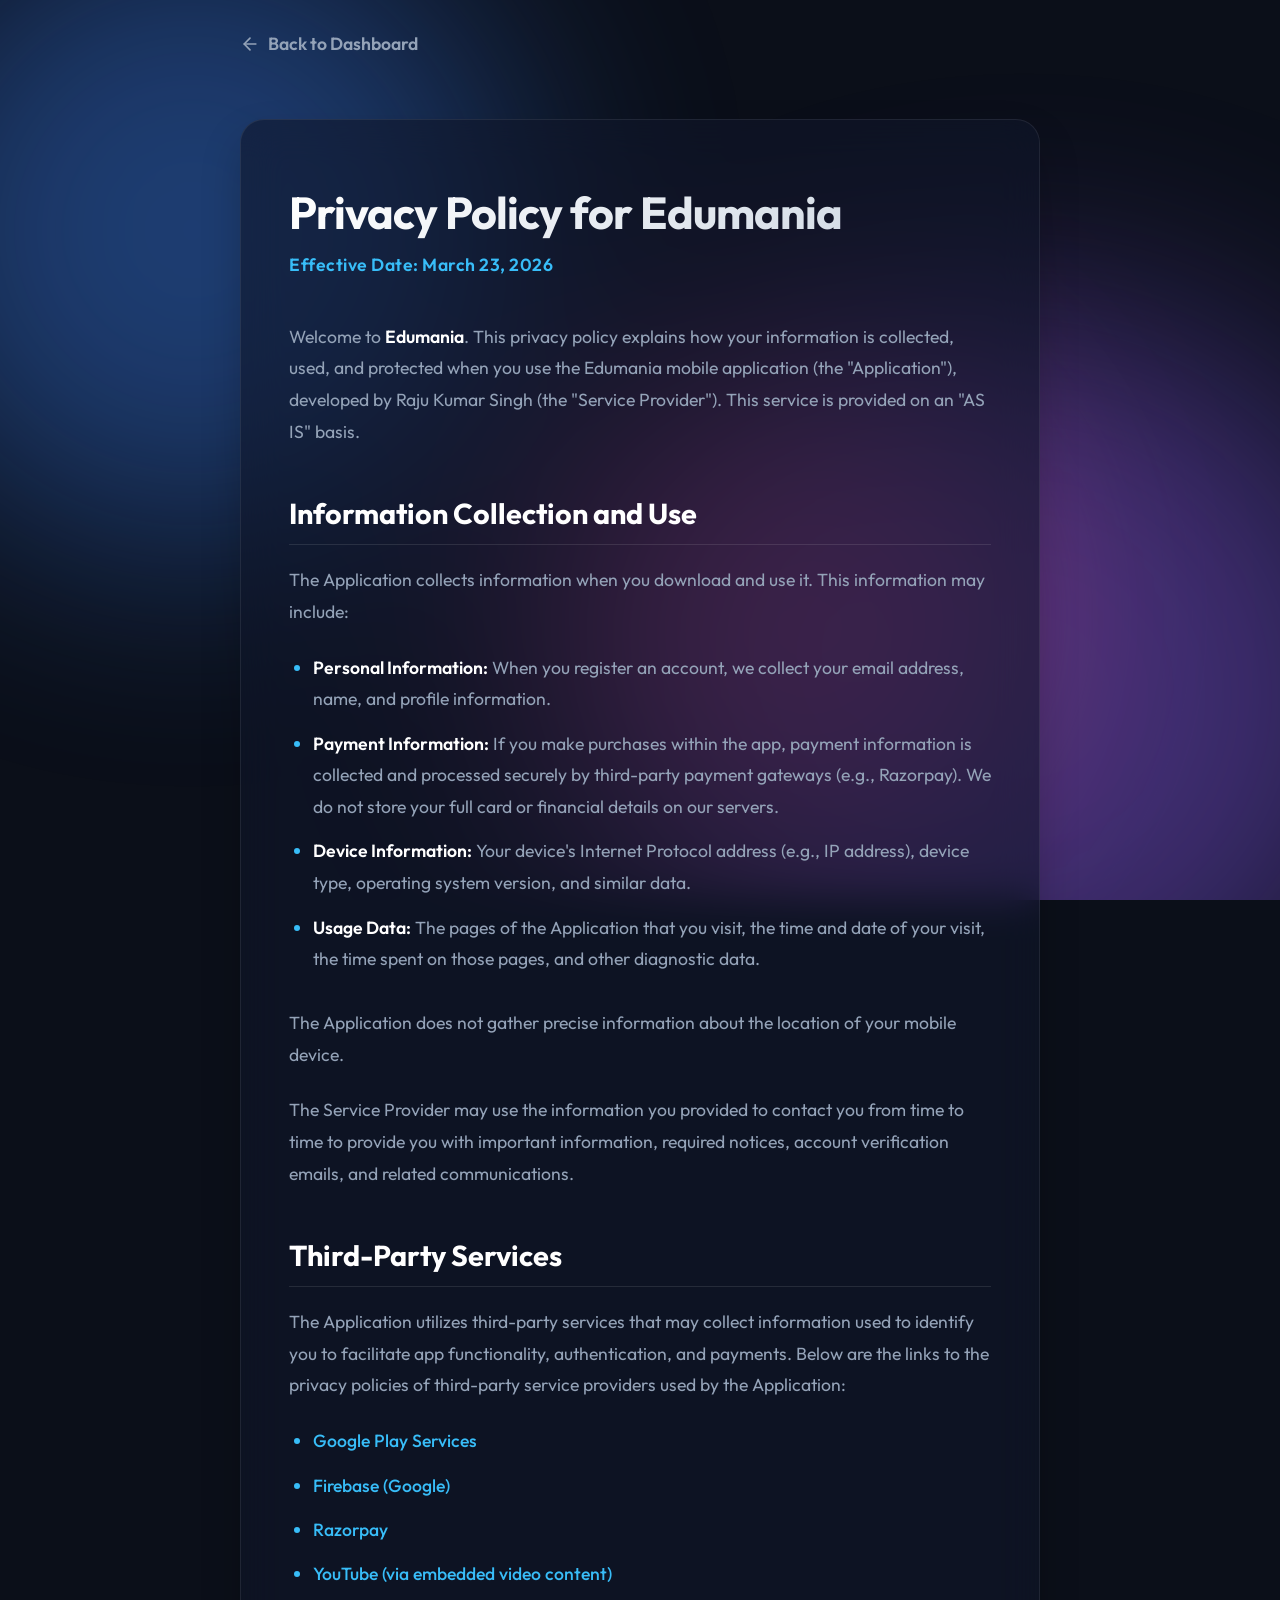
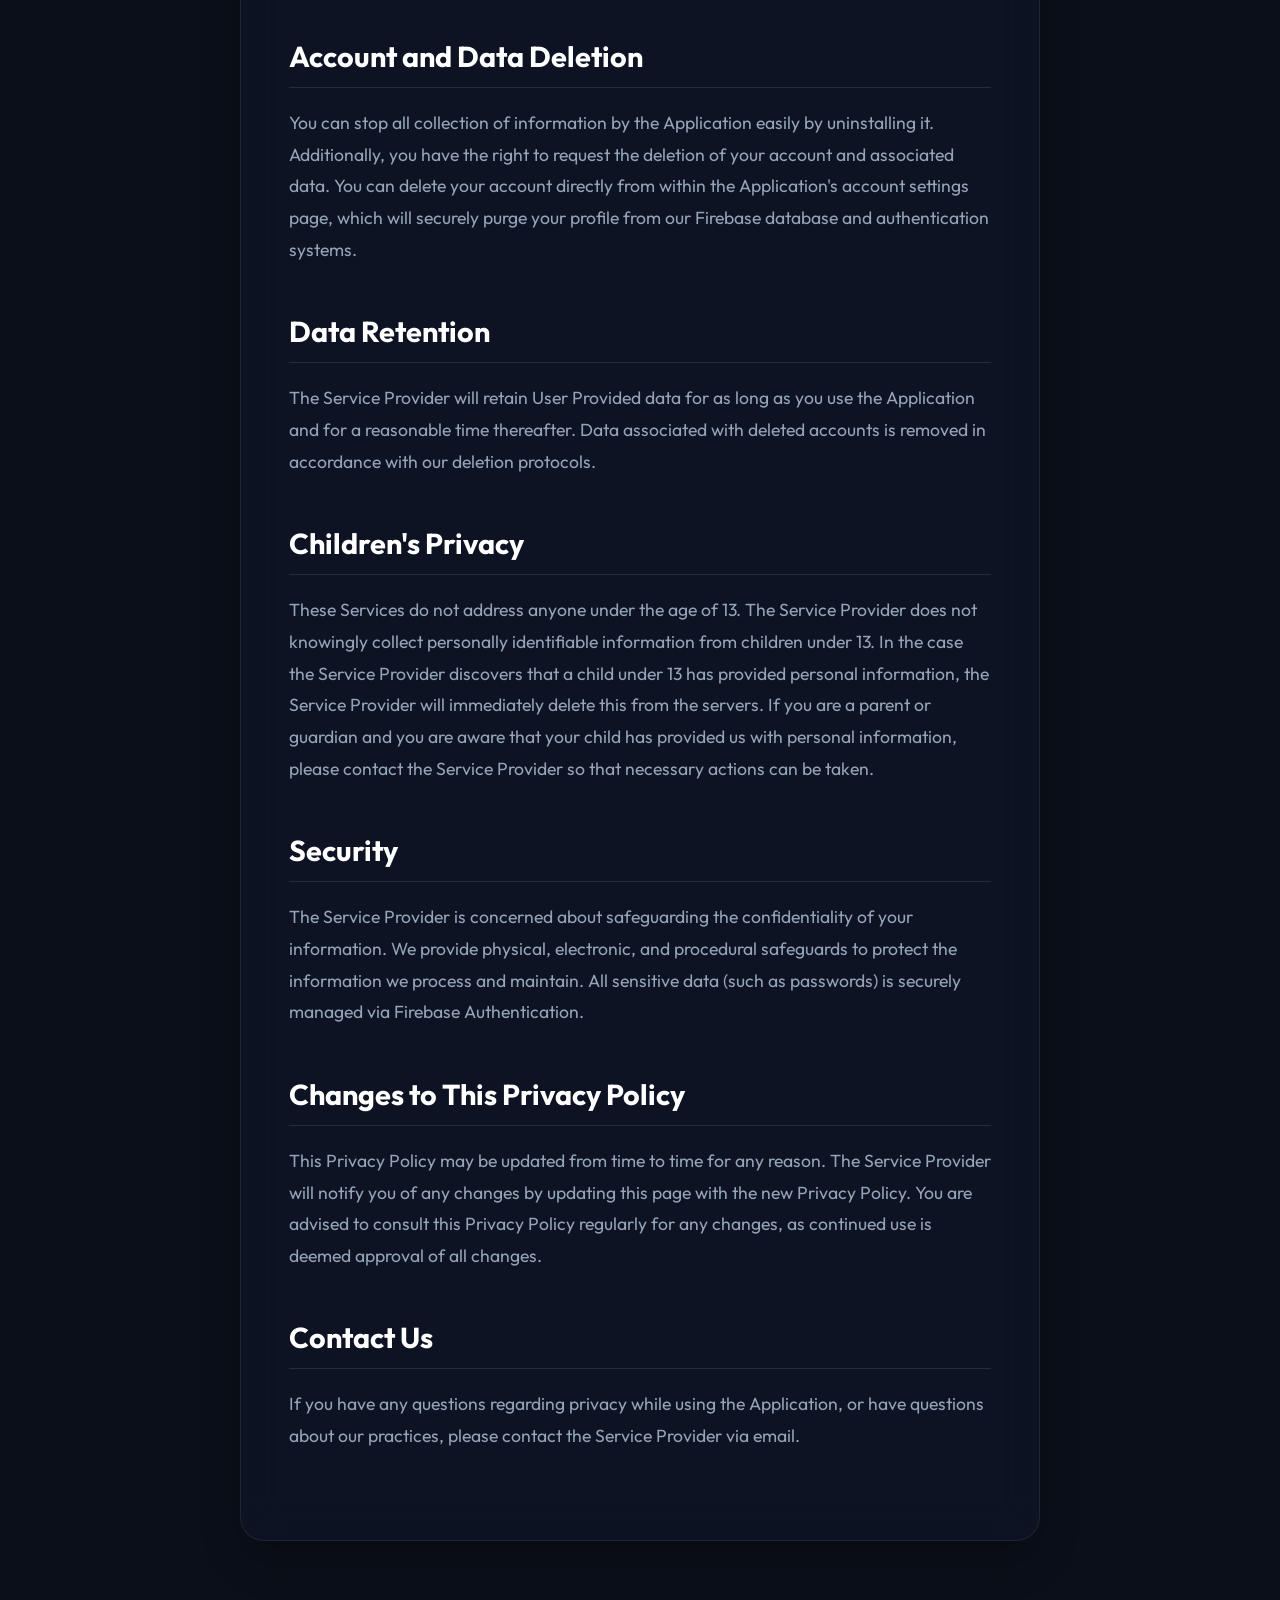
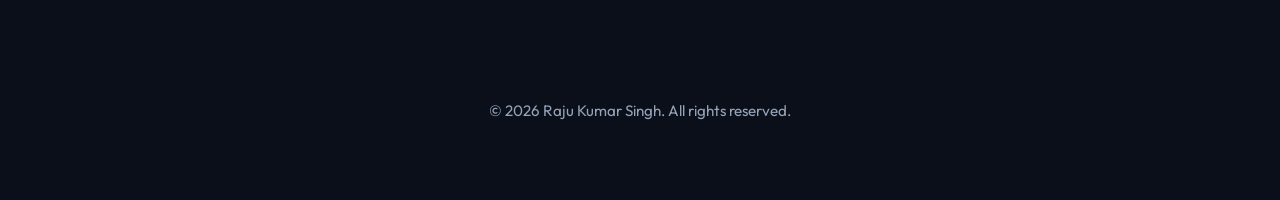
==== edumania/edumania_privacy_policy.html @ 97d71cef "chnages updated" ====
<!DOCTYPE html>
<html lang="en">
<head>
    <meta charset="UTF-8">
    <meta name="viewport" content="width=device-width, initial-scale=1.0">
    <meta name="description" content="Privacy Policy for Edumania Application">
    <title>Privacy Policy - Edumania</title>
    <link rel="stylesheet" href="../styles.css">
    <link href="https://fonts.googleapis.com/css2?family=Outfit:wght@300;400;600;700&display=swap" rel="stylesheet">
    <style>
        .policy-container {
            max-width: 800px;
            margin: 0 auto;
            padding: 4rem 3rem;
            background: var(--card-bg);
            border: 1px solid var(--card-border);
            border-radius: 24px;
            backdrop-filter: blur(20px);
            -webkit-backdrop-filter: blur(20px);
            margin-top: 2rem;
            margin-bottom: 4rem;
            animation: fadeInUp 0.8s ease-out forwards;
            box-shadow: 0 20px 40px rgba(0, 0, 0, 0.2);
        }
        
        .policy-container h1 {
            font-size: 2.8rem;
            margin-bottom: 0.5rem;
            text-align: left;
            background: linear-gradient(135deg, #ffffff 0%, #cbd5e1 100%);
            -webkit-background-clip: text;
            background-clip: text;
            -webkit-text-fill-color: transparent;
        }

        .policy-container .effective-date {
            color: var(--accent-color);
            font-weight: 600;
            margin-bottom: 2.5rem;
            font-size: 1.1rem;
            letter-spacing: 0.5px;
        }

        .policy-container h2 {
            font-size: 1.8rem;
            color: var(--text-primary);
            margin-top: 3rem;
            margin-bottom: 1.2rem;
            border-bottom: 1px solid rgba(255, 255, 255, 0.1);
            padding-bottom: 0.8rem;
        }

        .policy-container p {
            font-size: 1.1rem;
            color: var(--text-secondary);
            line-height: 1.8;
            margin-bottom: 1.5rem;
        }

        .policy-container ul {
            margin-bottom: 2rem;
            padding-left: 1.5rem;
        }

        .policy-container li {
            color: var(--text-secondary);
            font-size: 1.1rem;
            line-height: 1.8;
            margin-bottom: 0.8rem;
            position: relative;
        }

        .policy-container li::marker {
            color: var(--accent-color);
        }

        .policy-container strong {
            color: var(--text-primary);
            font-weight: 600;
        }

        .policy-container a {
            color: var(--accent-color);
            text-decoration: none;
            transition: all 0.3s ease;
            font-weight: 500;
        }

        .policy-container a:hover {
            color: #7dd3fc;
            text-decoration: underline;
        }

        .back-link {
            display: inline-flex;
            align-items: center;
            color: var(--text-secondary);
            text-decoration: none;
            font-weight: 600;
            margin-bottom: 2rem;
            transition: color 0.3s ease;
            font-size: 1.1rem;
        }

        .back-link:hover {
            color: var(--text-primary);
        }

        .back-link svg {
            width: 20px;
            height: 20px;
            margin-right: 0.5rem;
            transition: transform 0.3s ease;
        }

        .back-link:hover svg {
            transform: translateX(-5px);
        }
        
        @media (max-width: 768px) {
            .policy-container {
                padding: 2.5rem 1.5rem;
            }
            .policy-container h1 {
                font-size: 2.2rem;
            }
        }
    </style>
</head>
<body>
    <div class="background-shapes">
        <div class="shape shape-1"></div>
        <div class="shape shape-2"></div>
        <div class="shape shape-3"></div>
    </div>
    <div class="container" style="padding-top: 2rem;">
        <div style="width: 100%; max-width: 800px;">
            <a href="index.html" class="back-link">
                <svg viewBox="0 0 24 24" fill="none" stroke="currentColor" stroke-width="2" stroke-linecap="round" stroke-linejoin="round">
                    <line x1="19" y1="12" x2="5" y2="12"></line>
                    <polyline points="12 19 5 12 12 5"></polyline>
                </svg>
                Back to Dashboard
            </a>
        </div>
        
        <article class="policy-container">
            <h1>Privacy Policy for Edumania</h1>
            <p class="effective-date">Effective Date: March 23, 2026</p>

            <p>Welcome to <strong>Edumania</strong>. This privacy policy explains how your information is collected, used, and protected when you use the Edumania mobile application (the "Application"), developed by Raju Kumar Singh (the "Service Provider"). This service is provided on an "AS IS" basis.</p>
            
            <h2>Information Collection and Use</h2>
            <p>The Application collects information when you download and use it. This information may include:</p>
            <ul>
                <li><strong>Personal Information:</strong> When you register an account, we collect your email address, name, and profile information.</li>
                <li><strong>Payment Information:</strong> If you make purchases within the app, payment information is collected and processed securely by third-party payment gateways (e.g., Razorpay). We do not store your full card or financial details on our servers.</li>
                <li><strong>Device Information:</strong> Your device's Internet Protocol address (e.g., IP address), device type, operating system version, and similar data.</li>
                <li><strong>Usage Data:</strong> The pages of the Application that you visit, the time and date of your visit, the time spent on those pages, and other diagnostic data.</li>
            </ul>
            <p>The Application does not gather precise information about the location of your mobile device.</p>
            <p>The Service Provider may use the information you provided to contact you from time to time to provide you with important information, required notices, account verification emails, and related communications.</p>
            
            <h2>Third-Party Services</h2>
            <p>The Application utilizes third-party services that may collect information used to identify you to facilitate app functionality, authentication, and payments. Below are the links to the privacy policies of third-party service providers used by the Application:</p>
            <ul>
                <li><a href="https://policies.google.com/privacy" target="_blank" rel="noopener noreferrer">Google Play Services</a></li>
                <li><a href="https://firebase.google.com/support/privacy" target="_blank" rel="noopener noreferrer">Firebase (Google)</a></li>
                <li><a href="https://razorpay.com/privacy/" target="_blank" rel="noopener noreferrer">Razorpay</a></li>
                <li><a href="https://policies.google.com/privacy" target="_blank" rel="noopener noreferrer">YouTube (via embedded video content)</a></li>
            </ul>
            
            <h2>Account and Data Deletion</h2>
            <p>You can stop all collection of information by the Application easily by uninstalling it. Additionally, you have the right to request the deletion of your account and associated data. You can delete your account directly from within the Application's account settings page, which will securely purge your profile from our Firebase database and authentication systems.</p>
            
            <h2>Data Retention</h2>
            <p>The Service Provider will retain User Provided data for as long as you use the Application and for a reasonable time thereafter. Data associated with deleted accounts is removed in accordance with our deletion protocols.</p>
            
            <h2>Children's Privacy</h2>
            <p>These Services do not address anyone under the age of 13. The Service Provider does not knowingly collect personally identifiable information from children under 13. In the case the Service Provider discovers that a child under 13 has provided personal information, the Service Provider will immediately delete this from the servers. If you are a parent or guardian and you are aware that your child has provided us with personal information, please contact the Service Provider so that necessary actions can be taken.</p>
            
            <h2>Security</h2>
            <p>The Service Provider is concerned about safeguarding the confidentiality of your information. We provide physical, electronic, and procedural safeguards to protect the information we process and maintain. All sensitive data (such as passwords) is securely managed via Firebase Authentication.</p>
            
            <h2>Changes to This Privacy Policy</h2>
            <p>This Privacy Policy may be updated from time to time for any reason. The Service Provider will notify you of any changes by updating this page with the new Privacy Policy. You are advised to consult this Privacy Policy regularly for any changes, as continued use is deemed approval of all changes.</p>
            
            <h2>Contact Us</h2>
            <p>If you have any questions regarding privacy while using the Application, or have questions about our practices, please contact the Service Provider via email.</p>
        </article>
        
        <footer>
            <p>&copy; 2026 Raju Kumar Singh. All rights reserved.</p>
        </footer>
    </div>
</body>
</html>
---- styles.css ----
:root {
    --bg-color: #0b0f19;
    --text-primary: #ffffff;
    --text-secondary: #94a3b8;
    --card-bg: rgba(15, 23, 42, 0.6);
    --card-border: rgba(255, 255, 255, 0.08);
    --accent-color: #38bdf8;
    --accent-glow: rgba(56, 189, 248, 0.4);
    --gradient-1: #3b82f6;
    --gradient-2: #8b5cf6;
    --gradient-3: #ec4899;
}

* {
    margin: 0;
    padding: 0;
    box-sizing: border-box;
}

body {
    font-family: 'Outfit', sans-serif;
    background-color: var(--bg-color);
    color: var(--text-primary);
    min-height: 100vh;
    position: relative;
    overflow-x: hidden;
}

/* Animated Background Shapes */
.background-shapes {
    position: fixed;
    top: 0;
    left: 0;
    width: 100vw;
    height: 100vh;
    z-index: -1;
    overflow: hidden;
    pointer-events: none;
}

.shape {
    position: absolute;
    filter: blur(120px);
    opacity: 0.4;
    border-radius: 50%;
    animation: float 20s infinite ease-in-out alternate;
}

.shape-1 {
    top: -10%;
    left: -10%;
    width: 50vw;
    height: 50vw;
    background: var(--gradient-1);
    animation-delay: 0s;
}

.shape-2 {
    bottom: -20%;
    right: -10%;
    width: 60vw;
    height: 60vw;
    background: var(--gradient-2);
    animation-delay: -5s;
}

.shape-3 {
    top: 40%;
    left: 40%;
    width: 40vw;
    height: 40vw;
    background: var(--gradient-3);
    animation-delay: -10s;
}

@keyframes float {
    0% { transform: translate(0, 0) scale(1); }
    100% { transform: translate(50px, 50px) scale(1.1); }
}

/* Layout */
.container {
    max-width: 1200px;
    margin: 0 auto;
    padding: 5rem 2rem;
    display: flex;
    flex-direction: column;
    align-items: center;
}

header {
    text-align: center;
    margin-bottom: 5rem;
    animation: fadeInDown 1s ease-out forwards;
}

h1 {
    font-size: 4rem;
    font-weight: 700;
    margin-bottom: 1.2rem;
    background: linear-gradient(135deg, #ffffff 0%, #cbd5e1 100%);
    -webkit-background-clip: text;
    background-clip: text;
    -webkit-text-fill-color: transparent;
    letter-spacing: -1px;
}

header p {
    font-size: 1.25rem;
    color: var(--text-secondary);
    max-width: 600px;
    margin: 0 auto;
    line-height: 1.6;
}

/* Grid */
.policy-grid {
    display: grid;
    grid-template-columns: repeat(auto-fit, minmax(340px, 1fr));
    gap: 2rem;
    width: 100%;
}

/* Card */
.policy-card {
    background: var(--card-bg);
    border: 1px solid var(--card-border);
    border-radius: 24px;
    padding: 2.5rem;
    backdrop-filter: blur(20px);
    -webkit-backdrop-filter: blur(20px);
    transition: all 0.4s cubic-bezier(0.175, 0.885, 0.32, 1.275);
    display: flex;
    flex-direction: column;
    text-decoration: none;
    color: inherit;
    position: relative;
    overflow: hidden;
    opacity: 0;
    transform: translateY(30px);
    animation: fadeInUp 0.8s ease-out forwards;
}

.policy-card::before {
    content: '';
    position: absolute;
    top: 0;
    left: 0;
    width: 100%;
    height: 100%;
    background: radial-gradient(circle at top left, rgba(255,255,255,0.06), transparent);
    opacity: 0;
    transition: opacity 0.4s ease;
    z-index: 1;
    pointer-events: none;
}

.policy-card:hover {
    transform: translateY(-10px) scale(1.02);
    border-color: rgba(255, 255, 255, 0.2);
    box-shadow: 0 20px 40px rgba(0, 0, 0, 0.4), 0 0 40px var(--accent-glow);
}

.policy-card:hover::before {
    opacity: 1;
}

.card-icon {
    width: 56px;
    height: 56px;
    border-radius: 16px;
    background: linear-gradient(135deg, var(--gradient-1), var(--gradient-2));
    display: flex;
    align-items: center;
    justify-content: center;
    margin-bottom: 2rem;
    font-size: 1.8rem;
    color: white;
    z-index: 2;
    position: relative;
    box-shadow: 0 8px 16px rgba(0,0,0,0.2);
}

.card-content {
    flex-grow: 1;
    z-index: 2;
    position: relative;
}

.card-title {
    font-size: 1.5rem;
    font-weight: 600;
    margin-bottom: 1rem;
    color: var(--text-primary);
}

.card-desc {
    font-size: 1.05rem;
    color: var(--text-secondary);
    line-height: 1.6;
    margin-bottom: 2rem;
}

.card-footer {
    display: flex;
    align-items: center;
    color: var(--accent-color);
    font-weight: 600;
    font-size: 1rem;
    z-index: 2;
    position: relative;
}

.card-footer svg {
    width: 20px;
    height: 20px;
    margin-left: 0.5rem;
    transition: transform 0.3s ease;
}

.policy-card:hover .card-footer svg {
    transform: translateX(6px);
}

footer {
    margin-top: 6rem;
    text-align: center;
    color: var(--text-secondary);
    font-size: 0.95rem;
    animation: fadeIn 1s ease-out forwards;
    animation-delay: 1.2s;
    opacity: 0;
}

/* Animations */
@keyframes fadeInDown {
    from { opacity: 0; transform: translateY(-40px); }
    to { opacity: 1; transform: translateY(0); }
}

@keyframes fadeInUp {
    from { opacity: 0; transform: translateY(40px); }
    to { opacity: 1; transform: translateY(0); }
}

@keyframes fadeIn {
    from { opacity: 0; }
    to { opacity: 1; }
}

/* Responsive */
@media (max-width: 768px) {
    h1 {
        font-size: 2.8rem;
    }
    .container {
        padding: 3rem 1.5rem;
    }
}
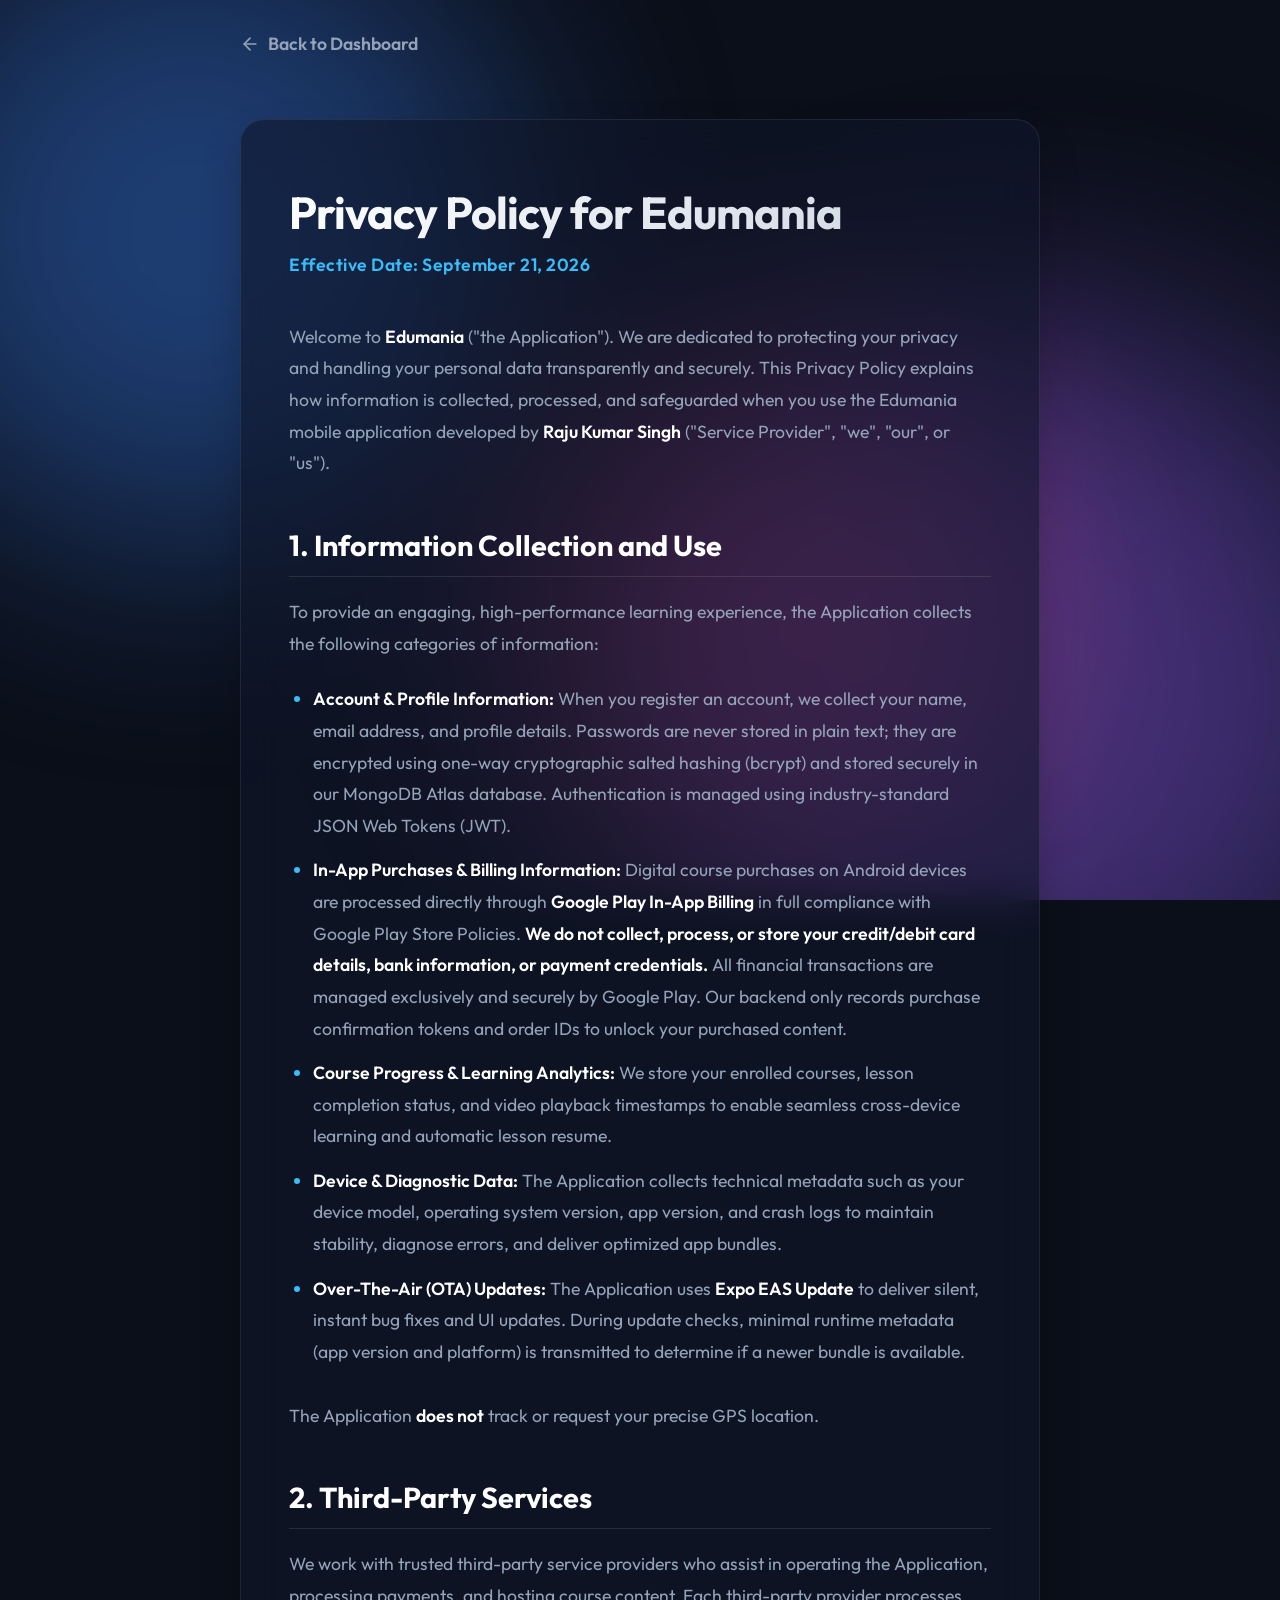
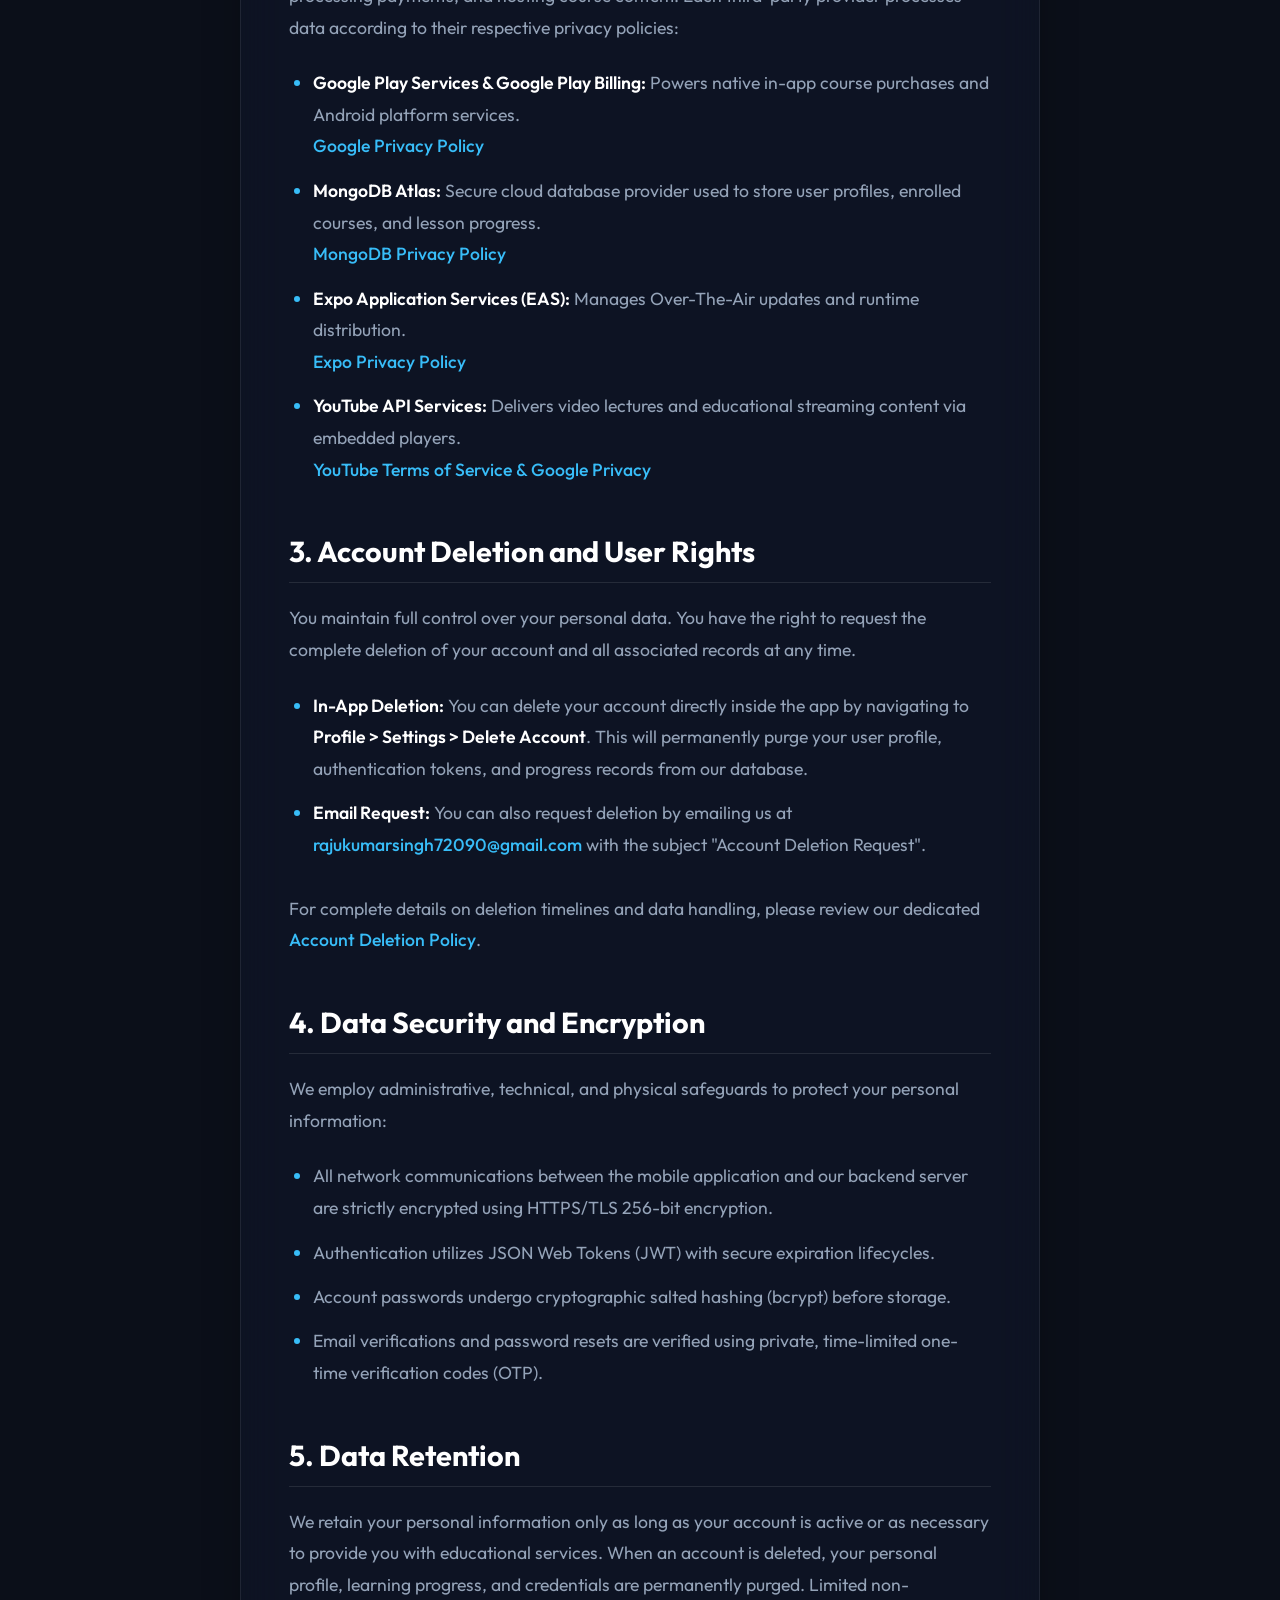
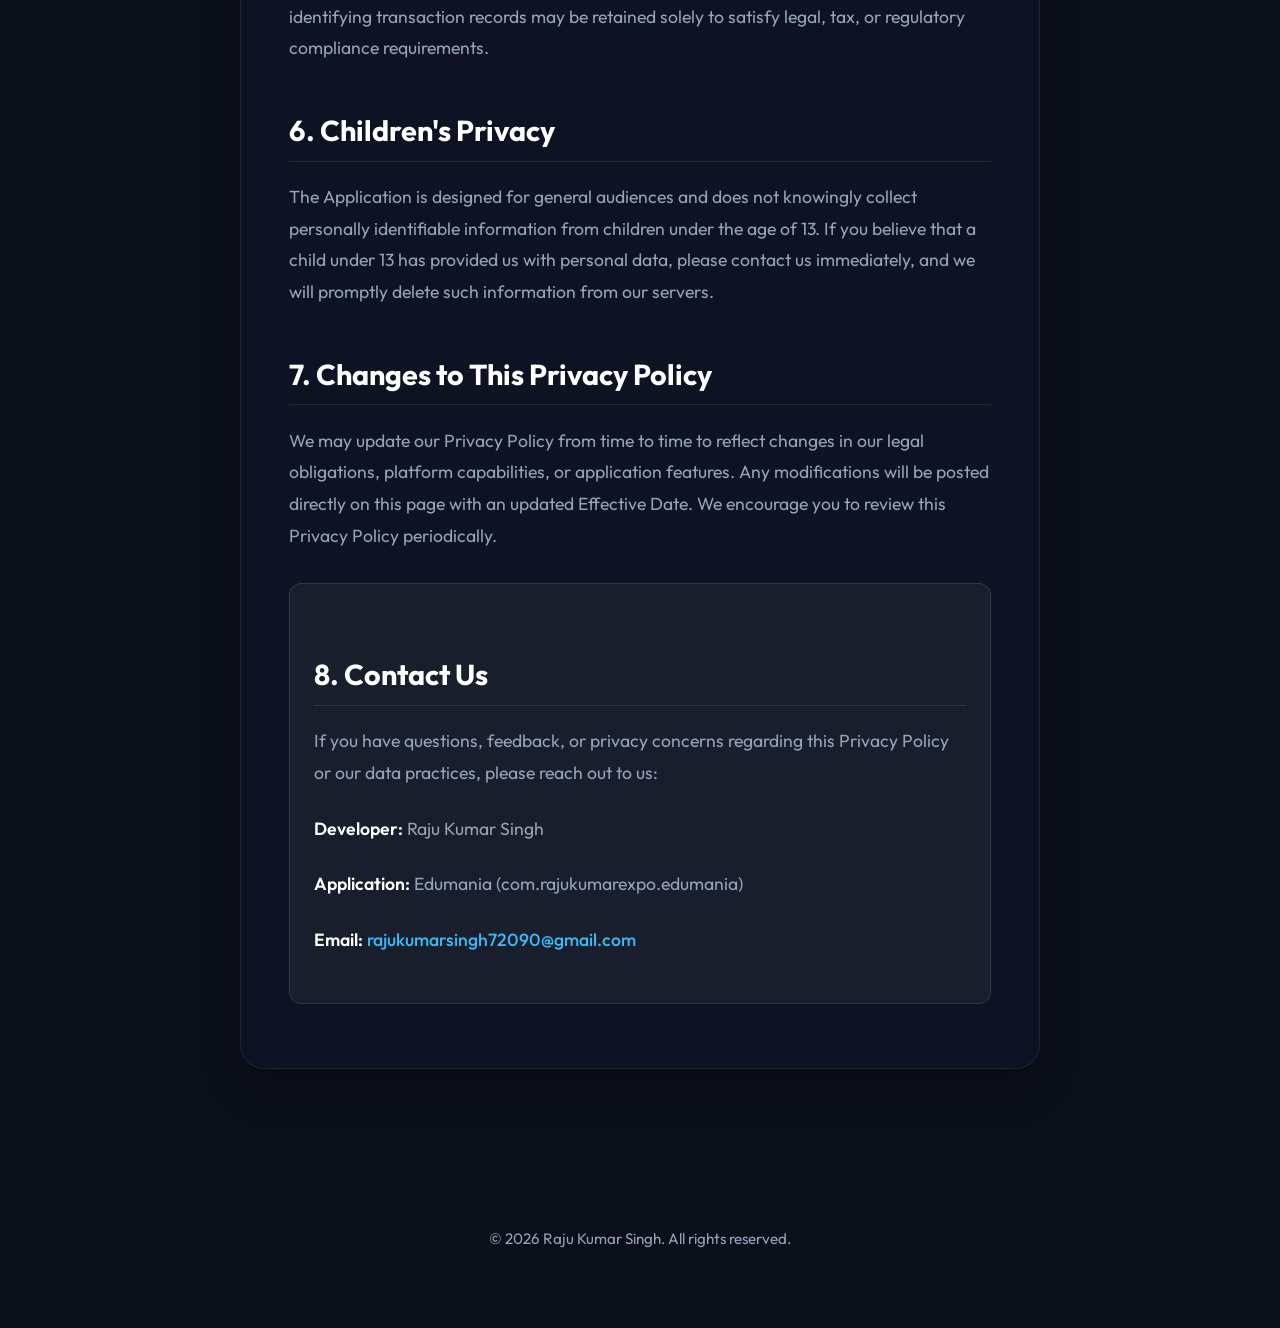
==== commit 192e3888: "docs: update privacy policy and account deletion policy with MongoDB, Google Play Billing, and EAS O" ====
--- a/edumania/edumania_privacy_policy.html
+++ b/edumania/edumania_privacy_policy.html
@@ -116,6 +116,14 @@
         .back-link:hover svg {
             transform: translateX(-5px);
         }
+
+        .contact-box {
+            background: rgba(255, 255, 255, 0.05);
+            border-radius: 12px;
+            padding: 1.5rem;
+            margin-top: 2rem;
+            border: 1px solid rgba(255, 255, 255, 0.1);
+        }
         
         @media (max-width: 768px) {
             .policy-container {
@@ -146,47 +154,63 @@
         
         <article class="policy-container">
             <h1>Privacy Policy for Edumania</h1>
-            <p class="effective-date">Effective Date: March 23, 2026</p>
-
-            <p>Welcome to <strong>Edumania</strong>. This privacy policy explains how your information is collected, used, and protected when you use the Edumania mobile application (the "Application"), developed by Raju Kumar Singh (the "Service Provider"). This service is provided on an "AS IS" basis.</p>
-            
-            <h2>Information Collection and Use</h2>
-            <p>The Application collects information when you download and use it. This information may include:</p>
-            <ul>
-                <li><strong>Personal Information:</strong> When you register an account, we collect your email address, name, and profile information.</li>
-                <li><strong>Payment Information:</strong> If you make purchases within the app, payment information is collected and processed securely by third-party payment gateways (e.g., Razorpay). We do not store your full card or financial details on our servers.</li>
-                <li><strong>Device Information:</strong> Your device's Internet Protocol address (e.g., IP address), device type, operating system version, and similar data.</li>
-                <li><strong>Usage Data:</strong> The pages of the Application that you visit, the time and date of your visit, the time spent on those pages, and other diagnostic data.</li>
-            </ul>
-            <p>The Application does not gather precise information about the location of your mobile device.</p>
-            <p>The Service Provider may use the information you provided to contact you from time to time to provide you with important information, required notices, account verification emails, and related communications.</p>
-            
-            <h2>Third-Party Services</h2>
-            <p>The Application utilizes third-party services that may collect information used to identify you to facilitate app functionality, authentication, and payments. Below are the links to the privacy policies of third-party service providers used by the Application:</p>
-            <ul>
-                <li><a href="https://policies.google.com/privacy" target="_blank" rel="noopener noreferrer">Google Play Services</a></li>
-                <li><a href="https://firebase.google.com/support/privacy" target="_blank" rel="noopener noreferrer">Firebase (Google)</a></li>
-                <li><a href="https://razorpay.com/privacy/" target="_blank" rel="noopener noreferrer">Razorpay</a></li>
-                <li><a href="https://policies.google.com/privacy" target="_blank" rel="noopener noreferrer">YouTube (via embedded video content)</a></li>
-            </ul>
-            
-            <h2>Account and Data Deletion</h2>
-            <p>You can stop all collection of information by the Application easily by uninstalling it. Additionally, you have the right to request the deletion of your account and associated data. You can delete your account directly from within the Application's account settings page, which will securely purge your profile from our Firebase database and authentication systems.</p>
-            
-            <h2>Data Retention</h2>
-            <p>The Service Provider will retain User Provided data for as long as you use the Application and for a reasonable time thereafter. Data associated with deleted accounts is removed in accordance with our deletion protocols.</p>
-            
-            <h2>Children's Privacy</h2>
-            <p>These Services do not address anyone under the age of 13. The Service Provider does not knowingly collect personally identifiable information from children under 13. In the case the Service Provider discovers that a child under 13 has provided personal information, the Service Provider will immediately delete this from the servers. If you are a parent or guardian and you are aware that your child has provided us with personal information, please contact the Service Provider so that necessary actions can be taken.</p>
-            
-            <h2>Security</h2>
-            <p>The Service Provider is concerned about safeguarding the confidentiality of your information. We provide physical, electronic, and procedural safeguards to protect the information we process and maintain. All sensitive data (such as passwords) is securely managed via Firebase Authentication.</p>
-            
-            <h2>Changes to This Privacy Policy</h2>
-            <p>This Privacy Policy may be updated from time to time for any reason. The Service Provider will notify you of any changes by updating this page with the new Privacy Policy. You are advised to consult this Privacy Policy regularly for any changes, as continued use is deemed approval of all changes.</p>
-            
-            <h2>Contact Us</h2>
-            <p>If you have any questions regarding privacy while using the Application, or have questions about our practices, please contact the Service Provider via email.</p>
+            <p class="effective-date">Effective Date: September 21, 2026</p>
+
+            <p>Welcome to <strong>Edumania</strong> ("the Application"). We are dedicated to protecting your privacy and handling your personal data transparently and securely. This Privacy Policy explains how information is collected, processed, and safeguarded when you use the Edumania mobile application developed by <strong>Raju Kumar Singh</strong> ("Service Provider", "we", "our", or "us").</p>
+            
+            <h2>1. Information Collection and Use</h2>
+            <p>To provide an engaging, high-performance learning experience, the Application collects the following categories of information:</p>
+            <ul>
+                <li><strong>Account & Profile Information:</strong> When you register an account, we collect your name, email address, and profile details. Passwords are never stored in plain text; they are encrypted using one-way cryptographic salted hashing (bcrypt) and stored securely in our MongoDB Atlas database. Authentication is managed using industry-standard JSON Web Tokens (JWT).</li>
+                <li><strong>In-App Purchases & Billing Information:</strong> Digital course purchases on Android devices are processed directly through <strong>Google Play In-App Billing</strong> in full compliance with Google Play Store Policies. <strong>We do not collect, process, or store your credit/debit card details, bank information, or payment credentials.</strong> All financial transactions are managed exclusively and securely by Google Play. Our backend only records purchase confirmation tokens and order IDs to unlock your purchased content.</li>
+                <li><strong>Course Progress & Learning Analytics:</strong> We store your enrolled courses, lesson completion status, and video playback timestamps to enable seamless cross-device learning and automatic lesson resume.</li>
+                <li><strong>Device & Diagnostic Data:</strong> The Application collects technical metadata such as your device model, operating system version, app version, and crash logs to maintain stability, diagnose errors, and deliver optimized app bundles.</li>
+                <li><strong>Over-The-Air (OTA) Updates:</strong> The Application uses <strong>Expo EAS Update</strong> to deliver silent, instant bug fixes and UI updates. During update checks, minimal runtime metadata (app version and platform) is transmitted to determine if a newer bundle is available.</li>
+            </ul>
+            <p>The Application <strong>does not</strong> track or request your precise GPS location.</p>
+            
+            <h2>2. Third-Party Services</h2>
+            <p>We work with trusted third-party service providers who assist in operating the Application, processing payments, and hosting course content. Each third-party provider processes data according to their respective privacy policies:</p>
+            <ul>
+                <li><strong>Google Play Services & Google Play Billing:</strong> Powers native in-app course purchases and Android platform services. <br><a href="https://policies.google.com/privacy" target="_blank" rel="noopener noreferrer">Google Privacy Policy</a></li>
+                <li><strong>MongoDB Atlas:</strong> Secure cloud database provider used to store user profiles, enrolled courses, and lesson progress. <br><a href="https://www.mongodb.com/legal/privacy-policy" target="_blank" rel="noopener noreferrer">MongoDB Privacy Policy</a></li>
+                <li><strong>Expo Application Services (EAS):</strong> Manages Over-The-Air updates and runtime distribution. <br><a href="https://expo.dev/privacy" target="_blank" rel="noopener noreferrer">Expo Privacy Policy</a></li>
+                <li><strong>YouTube API Services:</strong> Delivers video lectures and educational streaming content via embedded players. <br><a href="https://policies.google.com/privacy" target="_blank" rel="noopener noreferrer">YouTube Terms of Service & Google Privacy</a></li>
+            </ul>
+            
+            <h2>3. Account Deletion and User Rights</h2>
+            <p>You maintain full control over your personal data. You have the right to request the complete deletion of your account and all associated records at any time.</p>
+            <ul>
+                <li><strong>In-App Deletion:</strong> You can delete your account directly inside the app by navigating to <strong>Profile > Settings > Delete Account</strong>. This will permanently purge your user profile, authentication tokens, and progress records from our database.</li>
+                <li><strong>Email Request:</strong> You can also request deletion by emailing us at <a href="mailto:rajukumarsingh72090@gmail.com">rajukumarsingh72090@gmail.com</a> with the subject "Account Deletion Request".</li>
+            </ul>
+            <p>For complete details on deletion timelines and data handling, please review our dedicated <a href="edumania_account_deletion_policy.html">Account Deletion Policy</a>.</p>
+            
+            <h2>4. Data Security and Encryption</h2>
+            <p>We employ administrative, technical, and physical safeguards to protect your personal information:</p>
+            <ul>
+                <li>All network communications between the mobile application and our backend server are strictly encrypted using HTTPS/TLS 256-bit encryption.</li>
+                <li>Authentication utilizes JSON Web Tokens (JWT) with secure expiration lifecycles.</li>
+                <li>Account passwords undergo cryptographic salted hashing (bcrypt) before storage.</li>
+                <li>Email verifications and password resets are verified using private, time-limited one-time verification codes (OTP).</li>
+            </ul>
+
+            <h2>5. Data Retention</h2>
+            <p>We retain your personal information only as long as your account is active or as necessary to provide you with educational services. When an account is deleted, your personal profile, learning progress, and credentials are permanently purged. Limited non-identifying transaction records may be retained solely to satisfy legal, tax, or regulatory compliance requirements.</p>
+
+            <h2>6. Children's Privacy</h2>
+            <p>The Application is designed for general audiences and does not knowingly collect personally identifiable information from children under the age of 13. If you believe that a child under 13 has provided us with personal data, please contact us immediately, and we will promptly delete such information from our servers.</p>
+
+            <h2>7. Changes to This Privacy Policy</h2>
+            <p>We may update our Privacy Policy from time to time to reflect changes in our legal obligations, platform capabilities, or application features. Any modifications will be posted directly on this page with an updated Effective Date. We encourage you to review this Privacy Policy periodically.</p>
+
+            <div class="contact-box">
+                <h2>8. Contact Us</h2>
+                <p>If you have questions, feedback, or privacy concerns regarding this Privacy Policy or our data practices, please reach out to us:</p>
+                <p><strong>Developer:</strong> Raju Kumar Singh</p>
+                <p><strong>Application:</strong> Edumania (com.rajukumarexpo.edumania)</p>
+                <p><strong>Email:</strong> <a href="mailto:rajukumarsingh72090@gmail.com">rajukumarsingh72090@gmail.com</a></p>
+            </div>
         </article>
         
         <footer>
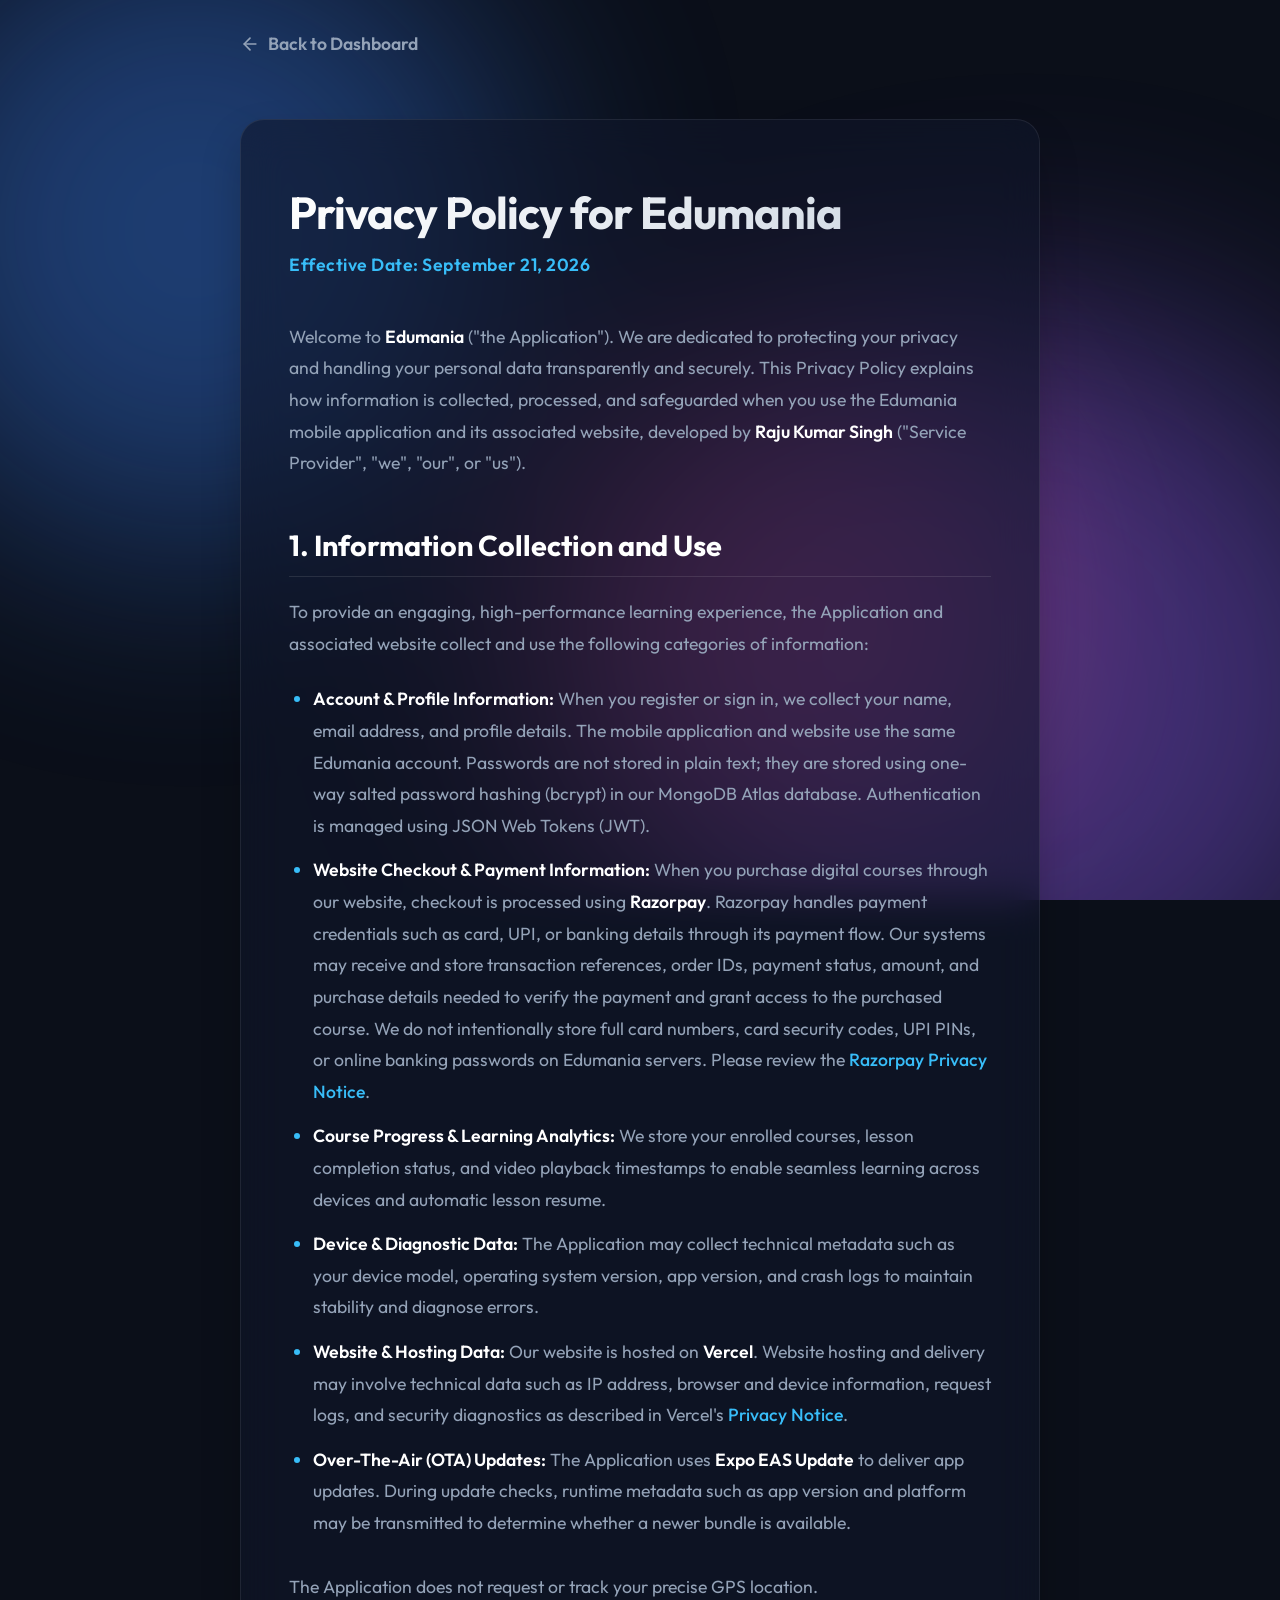
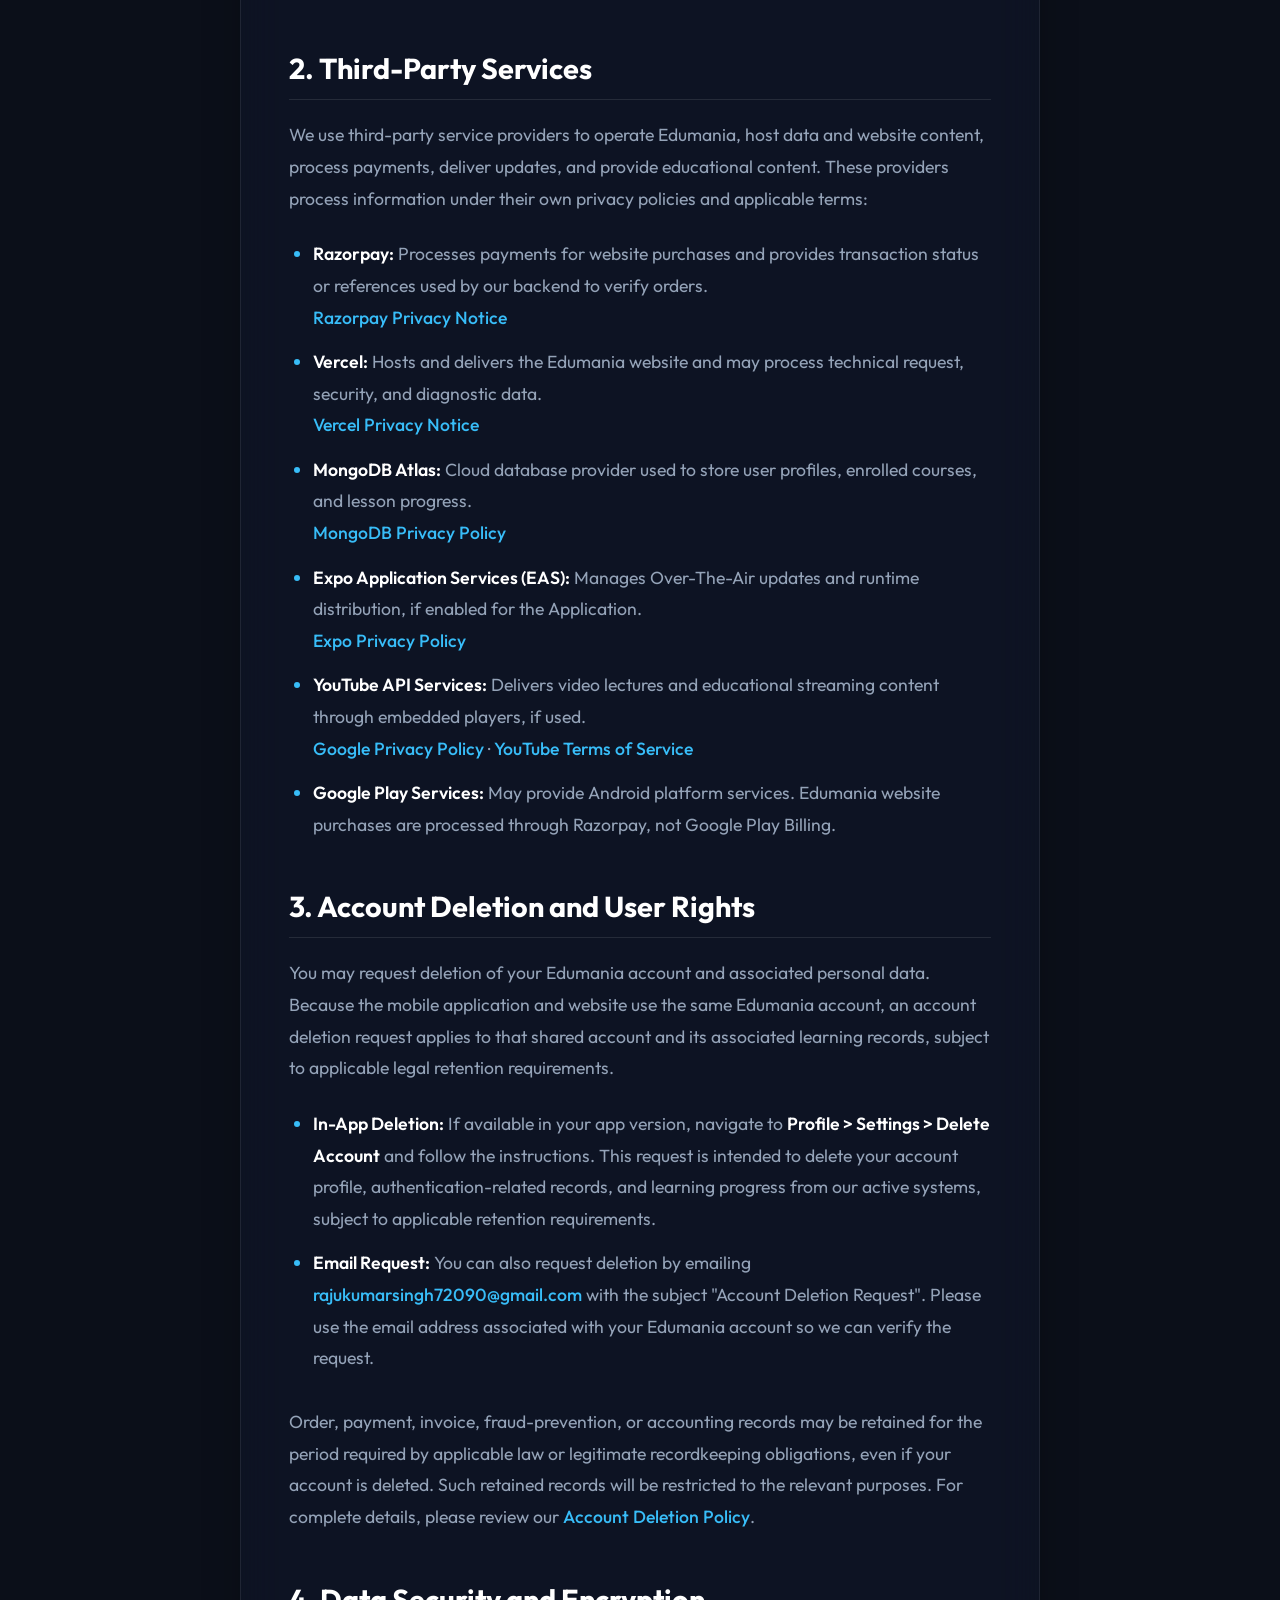
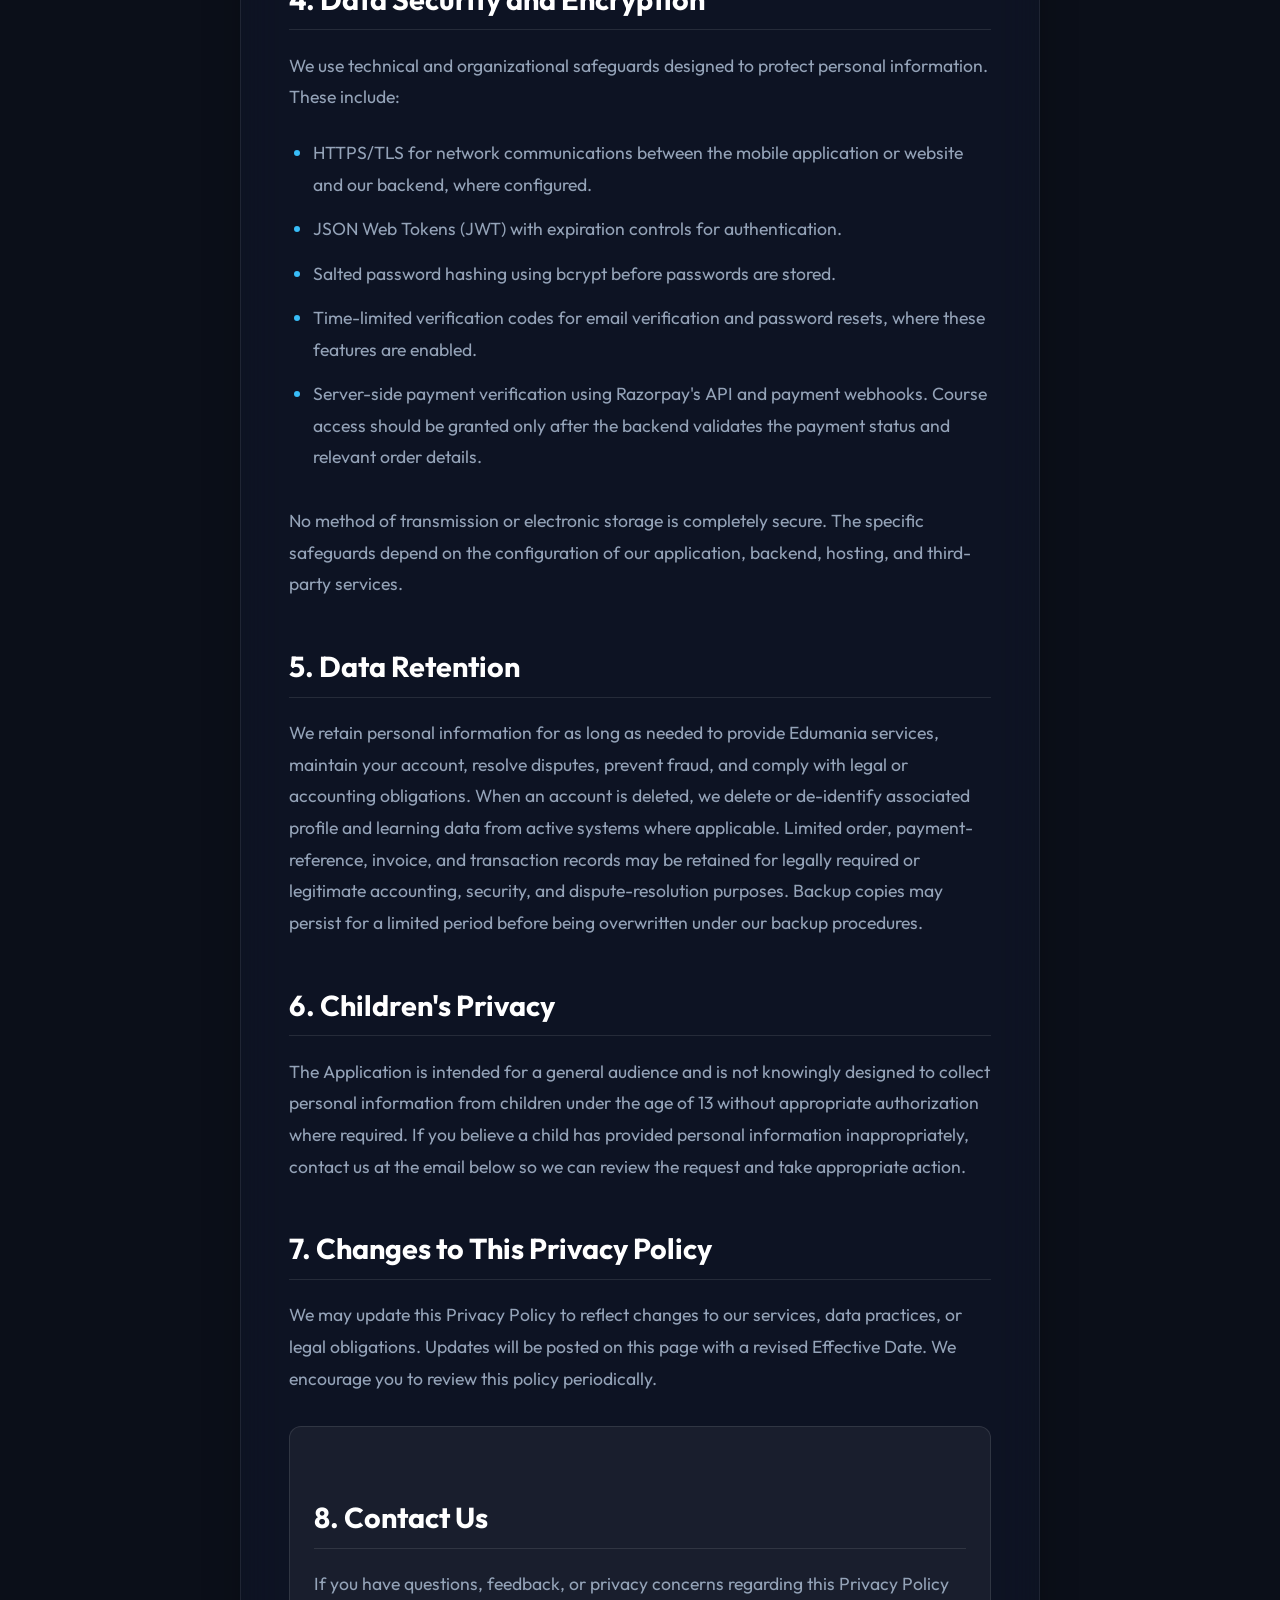
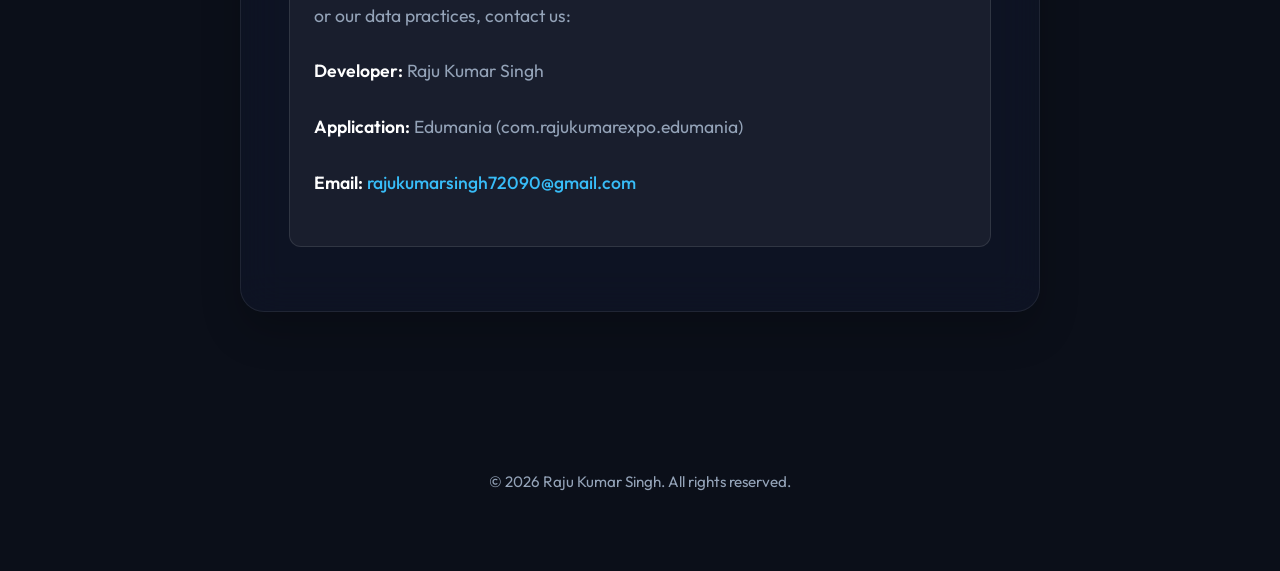
==== commit 13a537a5: "privacy_policy_updated" ====
--- a/edumania/edumania_privacy_policy.html
+++ b/edumania/edumania_privacy_policy.html
@@ -156,57 +156,62 @@
             <h1>Privacy Policy for Edumania</h1>
             <p class="effective-date">Effective Date: September 21, 2026</p>
 
-            <p>Welcome to <strong>Edumania</strong> ("the Application"). We are dedicated to protecting your privacy and handling your personal data transparently and securely. This Privacy Policy explains how information is collected, processed, and safeguarded when you use the Edumania mobile application developed by <strong>Raju Kumar Singh</strong> ("Service Provider", "we", "our", or "us").</p>
+            <p>Welcome to <strong>Edumania</strong> ("the Application"). We are dedicated to protecting your privacy and handling your personal data transparently and securely. This Privacy Policy explains how information is collected, processed, and safeguarded when you use the Edumania mobile application and its associated website, developed by <strong>Raju Kumar Singh</strong> ("Service Provider", "we", "our", or "us").</p>
             
             <h2>1. Information Collection and Use</h2>
-            <p>To provide an engaging, high-performance learning experience, the Application collects the following categories of information:</p>
-            <ul>
-                <li><strong>Account & Profile Information:</strong> When you register an account, we collect your name, email address, and profile details. Passwords are never stored in plain text; they are encrypted using one-way cryptographic salted hashing (bcrypt) and stored securely in our MongoDB Atlas database. Authentication is managed using industry-standard JSON Web Tokens (JWT).</li>
-                <li><strong>In-App Purchases & Billing Information:</strong> Digital course purchases on Android devices are processed directly through <strong>Google Play In-App Billing</strong> in full compliance with Google Play Store Policies. <strong>We do not collect, process, or store your credit/debit card details, bank information, or payment credentials.</strong> All financial transactions are managed exclusively and securely by Google Play. Our backend only records purchase confirmation tokens and order IDs to unlock your purchased content.</li>
-                <li><strong>Course Progress & Learning Analytics:</strong> We store your enrolled courses, lesson completion status, and video playback timestamps to enable seamless cross-device learning and automatic lesson resume.</li>
-                <li><strong>Device & Diagnostic Data:</strong> The Application collects technical metadata such as your device model, operating system version, app version, and crash logs to maintain stability, diagnose errors, and deliver optimized app bundles.</li>
-                <li><strong>Over-The-Air (OTA) Updates:</strong> The Application uses <strong>Expo EAS Update</strong> to deliver silent, instant bug fixes and UI updates. During update checks, minimal runtime metadata (app version and platform) is transmitted to determine if a newer bundle is available.</li>
-            </ul>
-            <p>The Application <strong>does not</strong> track or request your precise GPS location.</p>
+            <p>To provide an engaging, high-performance learning experience, the Application and associated website collect and use the following categories of information:</p>
+            <ul>
+                <li><strong>Account &amp; Profile Information:</strong> When you register or sign in, we collect your name, email address, and profile details. The mobile application and website use the same Edumania account. Passwords are not stored in plain text; they are stored using one-way salted password hashing (bcrypt) in our MongoDB Atlas database. Authentication is managed using JSON Web Tokens (JWT).</li>
+                <li><strong>Website Checkout &amp; Payment Information:</strong> When you purchase digital courses through our website, checkout is processed using <strong>Razorpay</strong>. Razorpay handles payment credentials such as card, UPI, or banking details through its payment flow. Our systems may receive and store transaction references, order IDs, payment status, amount, and purchase details needed to verify the payment and grant access to the purchased course. We do not intentionally store full card numbers, card security codes, UPI PINs, or online banking passwords on Edumania servers. Please review the <a href="https://razorpay.com/buyer-privacy-notice/" target="_blank" rel="noopener noreferrer">Razorpay Privacy Notice</a>.</li>
+                <li><strong>Course Progress &amp; Learning Analytics:</strong> We store your enrolled courses, lesson completion status, and video playback timestamps to enable seamless learning across devices and automatic lesson resume.</li>
+                <li><strong>Device &amp; Diagnostic Data:</strong> The Application may collect technical metadata such as your device model, operating system version, app version, and crash logs to maintain stability and diagnose errors.</li>
+                <li><strong>Website &amp; Hosting Data:</strong> Our website is hosted on <strong>Vercel</strong>. Website hosting and delivery may involve technical data such as IP address, browser and device information, request logs, and security diagnostics as described in Vercel's <a href="https://vercel.com/legal/privacy-notice" target="_blank" rel="noopener noreferrer">Privacy Notice</a>.</li>
+                <li><strong>Over-The-Air (OTA) Updates:</strong> The Application uses <strong>Expo EAS Update</strong> to deliver app updates. During update checks, runtime metadata such as app version and platform may be transmitted to determine whether a newer bundle is available.</li>
+            </ul>
+            <p>The Application does not request or track your precise GPS location.</p>
             
             <h2>2. Third-Party Services</h2>
-            <p>We work with trusted third-party service providers who assist in operating the Application, processing payments, and hosting course content. Each third-party provider processes data according to their respective privacy policies:</p>
-            <ul>
-                <li><strong>Google Play Services & Google Play Billing:</strong> Powers native in-app course purchases and Android platform services. <br><a href="https://policies.google.com/privacy" target="_blank" rel="noopener noreferrer">Google Privacy Policy</a></li>
-                <li><strong>MongoDB Atlas:</strong> Secure cloud database provider used to store user profiles, enrolled courses, and lesson progress. <br><a href="https://www.mongodb.com/legal/privacy-policy" target="_blank" rel="noopener noreferrer">MongoDB Privacy Policy</a></li>
-                <li><strong>Expo Application Services (EAS):</strong> Manages Over-The-Air updates and runtime distribution. <br><a href="https://expo.dev/privacy" target="_blank" rel="noopener noreferrer">Expo Privacy Policy</a></li>
-                <li><strong>YouTube API Services:</strong> Delivers video lectures and educational streaming content via embedded players. <br><a href="https://policies.google.com/privacy" target="_blank" rel="noopener noreferrer">YouTube Terms of Service & Google Privacy</a></li>
+            <p>We use third-party service providers to operate Edumania, host data and website content, process payments, deliver updates, and provide educational content. These providers process information under their own privacy policies and applicable terms:</p>
+            <ul>
+                <li><strong>Razorpay:</strong> Processes payments for website purchases and provides transaction status or references used by our backend to verify orders. <br><a href="https://razorpay.com/buyer-privacy-notice/" target="_blank" rel="noopener noreferrer">Razorpay Privacy Notice</a></li>
+                <li><strong>Vercel:</strong> Hosts and delivers the Edumania website and may process technical request, security, and diagnostic data. <br><a href="https://vercel.com/legal/privacy-notice" target="_blank" rel="noopener noreferrer">Vercel Privacy Notice</a></li>
+                <li><strong>MongoDB Atlas:</strong> Cloud database provider used to store user profiles, enrolled courses, and lesson progress. <br><a href="https://www.mongodb.com/legal/privacy-policy" target="_blank" rel="noopener noreferrer">MongoDB Privacy Policy</a></li>
+                <li><strong>Expo Application Services (EAS):</strong> Manages Over-The-Air updates and runtime distribution, if enabled for the Application. <br><a href="https://expo.dev/privacy" target="_blank" rel="noopener noreferrer">Expo Privacy Policy</a></li>
+                <li><strong>YouTube API Services:</strong> Delivers video lectures and educational streaming content through embedded players, if used. <br><a href="https://policies.google.com/privacy" target="_blank" rel="noopener noreferrer">Google Privacy Policy</a> · <a href="https://www.youtube.com/t/terms" target="_blank" rel="noopener noreferrer">YouTube Terms of Service</a></li>
+                <li><strong>Google Play Services:</strong> May provide Android platform services. Edumania website purchases are processed through Razorpay, not Google Play Billing.</li>
             </ul>
             
             <h2>3. Account Deletion and User Rights</h2>
-            <p>You maintain full control over your personal data. You have the right to request the complete deletion of your account and all associated records at any time.</p>
-            <ul>
-                <li><strong>In-App Deletion:</strong> You can delete your account directly inside the app by navigating to <strong>Profile > Settings > Delete Account</strong>. This will permanently purge your user profile, authentication tokens, and progress records from our database.</li>
-                <li><strong>Email Request:</strong> You can also request deletion by emailing us at <a href="mailto:rajukumarsingh72090@gmail.com">rajukumarsingh72090@gmail.com</a> with the subject "Account Deletion Request".</li>
-            </ul>
-            <p>For complete details on deletion timelines and data handling, please review our dedicated <a href="edumania_account_deletion_policy.html">Account Deletion Policy</a>.</p>
+            <p>You may request deletion of your Edumania account and associated personal data. Because the mobile application and website use the same Edumania account, an account deletion request applies to that shared account and its associated learning records, subject to applicable legal retention requirements.</p>
+            <ul>
+                <li><strong>In-App Deletion:</strong> If available in your app version, navigate to <strong>Profile &gt; Settings &gt; Delete Account</strong> and follow the instructions. This request is intended to delete your account profile, authentication-related records, and learning progress from our active systems, subject to applicable retention requirements.</li>
+                <li><strong>Email Request:</strong> You can also request deletion by emailing <a href="mailto:rajukumarsingh72090@gmail.com">rajukumarsingh72090@gmail.com</a> with the subject "Account Deletion Request". Please use the email address associated with your Edumania account so we can verify the request.</li>
+            </ul>
+            <p>Order, payment, invoice, fraud-prevention, or accounting records may be retained for the period required by applicable law or legitimate recordkeeping obligations, even if your account is deleted. Such retained records will be restricted to the relevant purposes. For complete details, please review our <a href="edumania_account_deletion_policy.html">Account Deletion Policy</a>.</p>
             
             <h2>4. Data Security and Encryption</h2>
-            <p>We employ administrative, technical, and physical safeguards to protect your personal information:</p>
-            <ul>
-                <li>All network communications between the mobile application and our backend server are strictly encrypted using HTTPS/TLS 256-bit encryption.</li>
-                <li>Authentication utilizes JSON Web Tokens (JWT) with secure expiration lifecycles.</li>
-                <li>Account passwords undergo cryptographic salted hashing (bcrypt) before storage.</li>
-                <li>Email verifications and password resets are verified using private, time-limited one-time verification codes (OTP).</li>
-            </ul>
+            <p>We use technical and organizational safeguards designed to protect personal information. These include:</p>
+            <ul>
+                <li>HTTPS/TLS for network communications between the mobile application or website and our backend, where configured.</li>
+                <li>JSON Web Tokens (JWT) with expiration controls for authentication.</li>
+                <li>Salted password hashing using bcrypt before passwords are stored.</li>
+                <li>Time-limited verification codes for email verification and password resets, where these features are enabled.</li>
+                <li>Server-side payment verification using Razorpay's API and payment webhooks. Course access should be granted only after the backend validates the payment status and relevant order details.</li>
+            </ul>
+            <p>No method of transmission or electronic storage is completely secure. The specific safeguards depend on the configuration of our application, backend, hosting, and third-party services.</p>
 
             <h2>5. Data Retention</h2>
-            <p>We retain your personal information only as long as your account is active or as necessary to provide you with educational services. When an account is deleted, your personal profile, learning progress, and credentials are permanently purged. Limited non-identifying transaction records may be retained solely to satisfy legal, tax, or regulatory compliance requirements.</p>
+            <p>We retain personal information for as long as needed to provide Edumania services, maintain your account, resolve disputes, prevent fraud, and comply with legal or accounting obligations. When an account is deleted, we delete or de-identify associated profile and learning data from active systems where applicable. Limited order, payment-reference, invoice, and transaction records may be retained for legally required or legitimate accounting, security, and dispute-resolution purposes. Backup copies may persist for a limited period before being overwritten under our backup procedures.</p>
 
             <h2>6. Children's Privacy</h2>
-            <p>The Application is designed for general audiences and does not knowingly collect personally identifiable information from children under the age of 13. If you believe that a child under 13 has provided us with personal data, please contact us immediately, and we will promptly delete such information from our servers.</p>
+            <p>The Application is intended for a general audience and is not knowingly designed to collect personal information from children under the age of 13 without appropriate authorization where required. If you believe a child has provided personal information inappropriately, contact us at the email below so we can review the request and take appropriate action.</p>
 
             <h2>7. Changes to This Privacy Policy</h2>
-            <p>We may update our Privacy Policy from time to time to reflect changes in our legal obligations, platform capabilities, or application features. Any modifications will be posted directly on this page with an updated Effective Date. We encourage you to review this Privacy Policy periodically.</p>
+            <p>We may update this Privacy Policy to reflect changes to our services, data practices, or legal obligations. Updates will be posted on this page with a revised Effective Date. We encourage you to review this policy periodically.</p>
 
             <div class="contact-box">
                 <h2>8. Contact Us</h2>
-                <p>If you have questions, feedback, or privacy concerns regarding this Privacy Policy or our data practices, please reach out to us:</p>
+                <p>If you have questions, feedback, or privacy concerns regarding this Privacy Policy or our data practices, contact us:</p>
                 <p><strong>Developer:</strong> Raju Kumar Singh</p>
                 <p><strong>Application:</strong> Edumania (com.rajukumarexpo.edumania)</p>
                 <p><strong>Email:</strong> <a href="mailto:rajukumarsingh72090@gmail.com">rajukumarsingh72090@gmail.com</a></p>
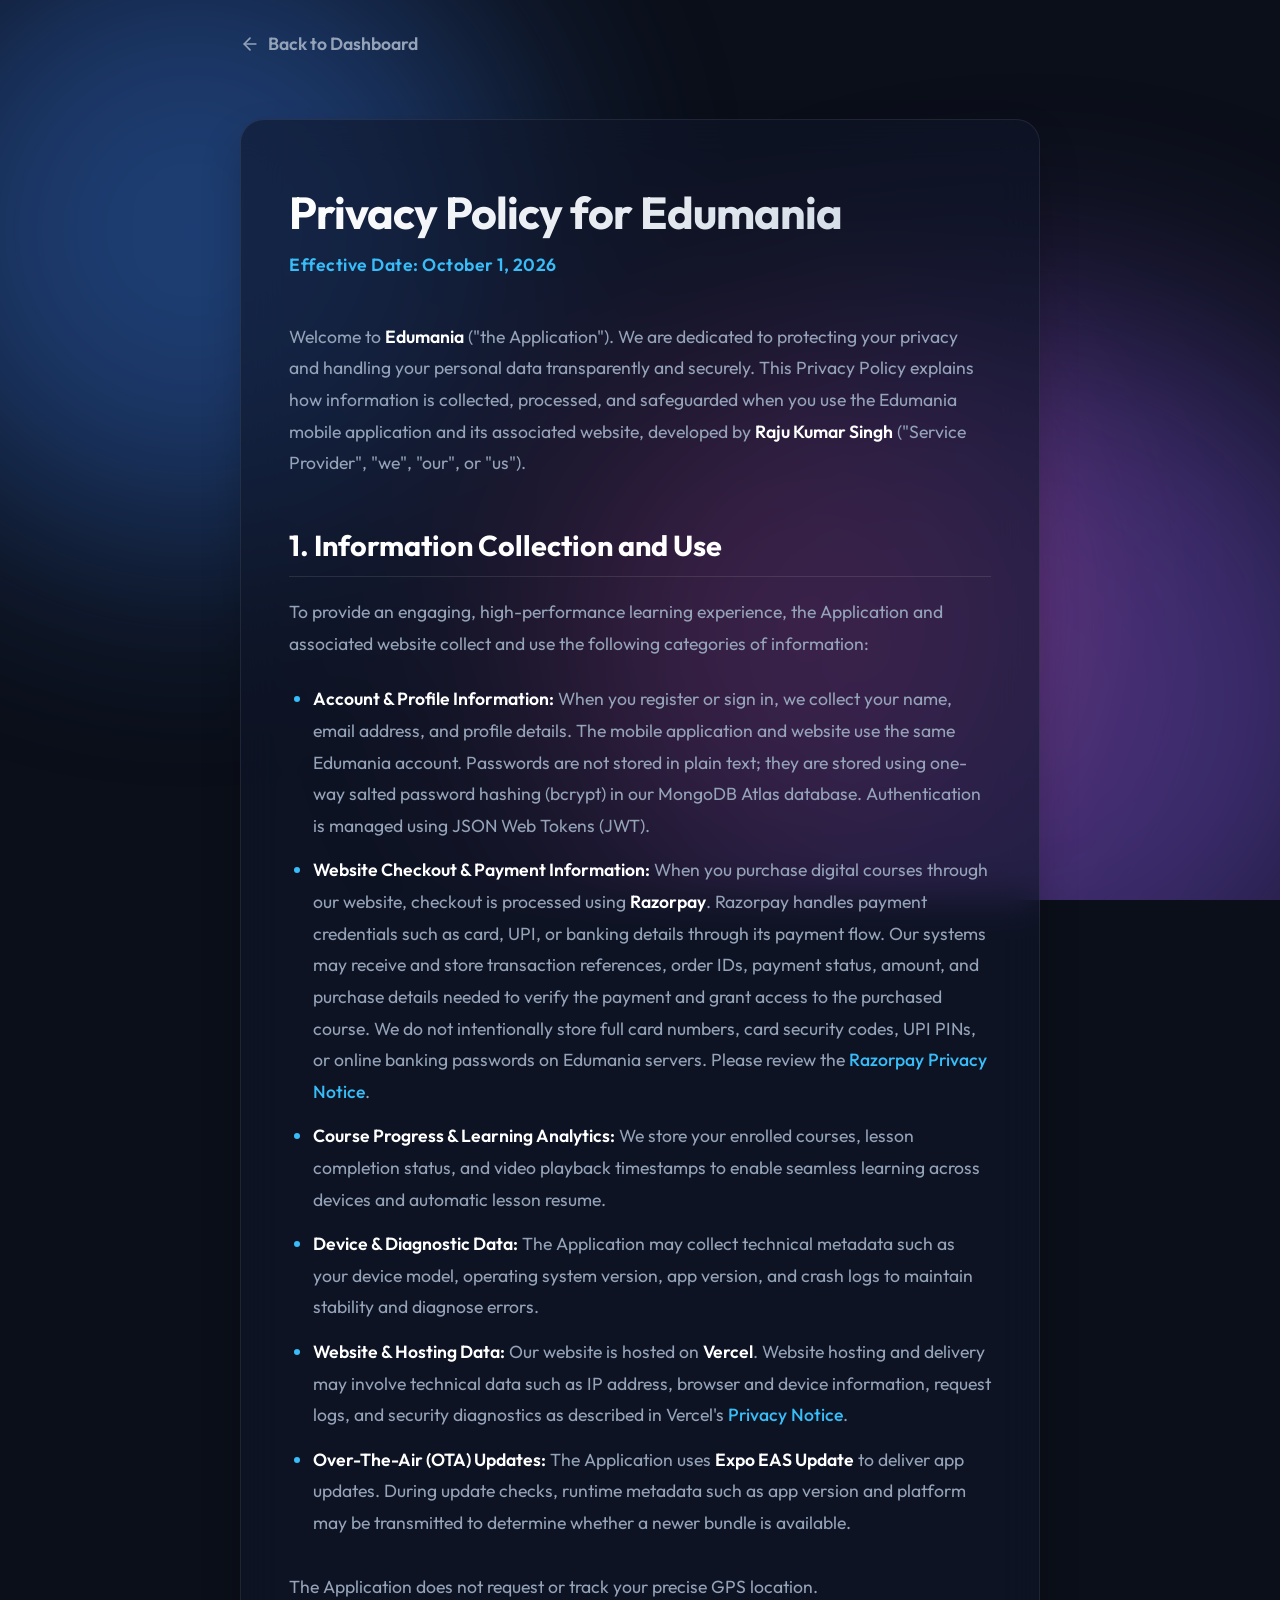
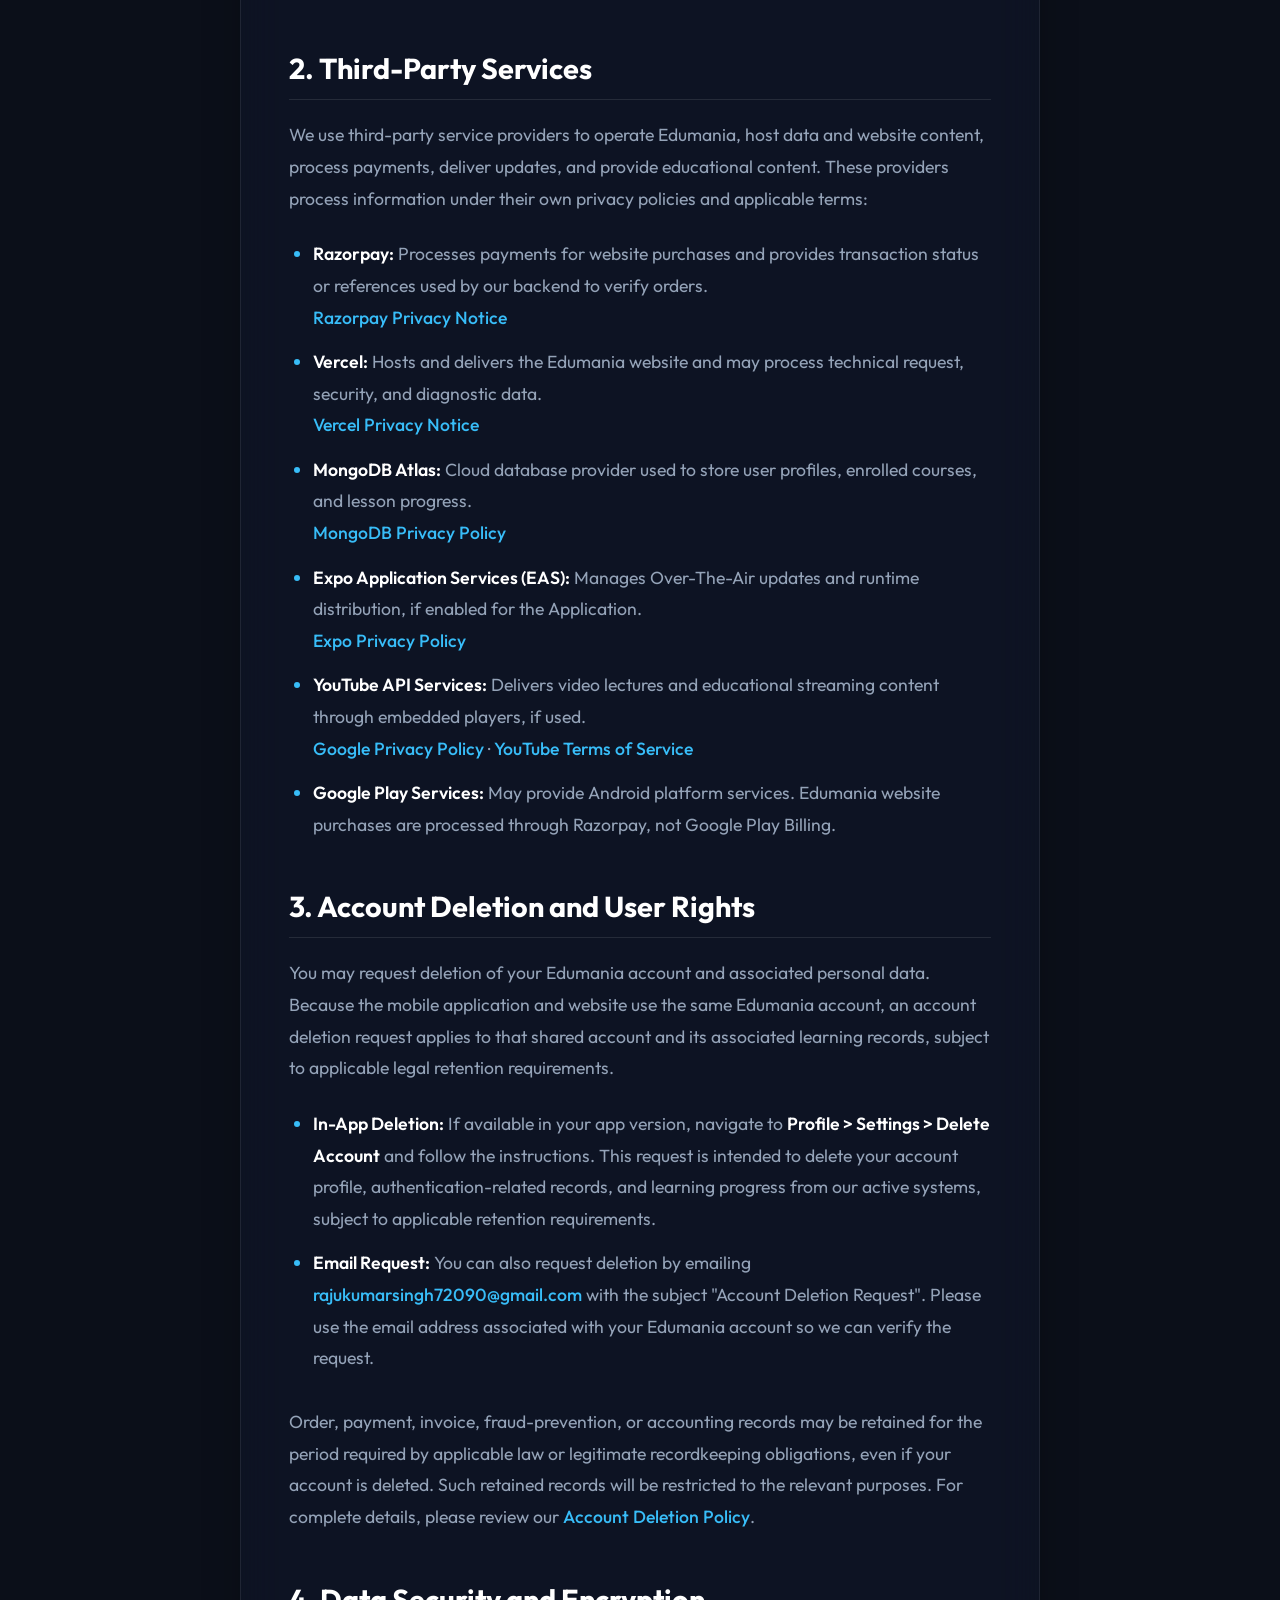
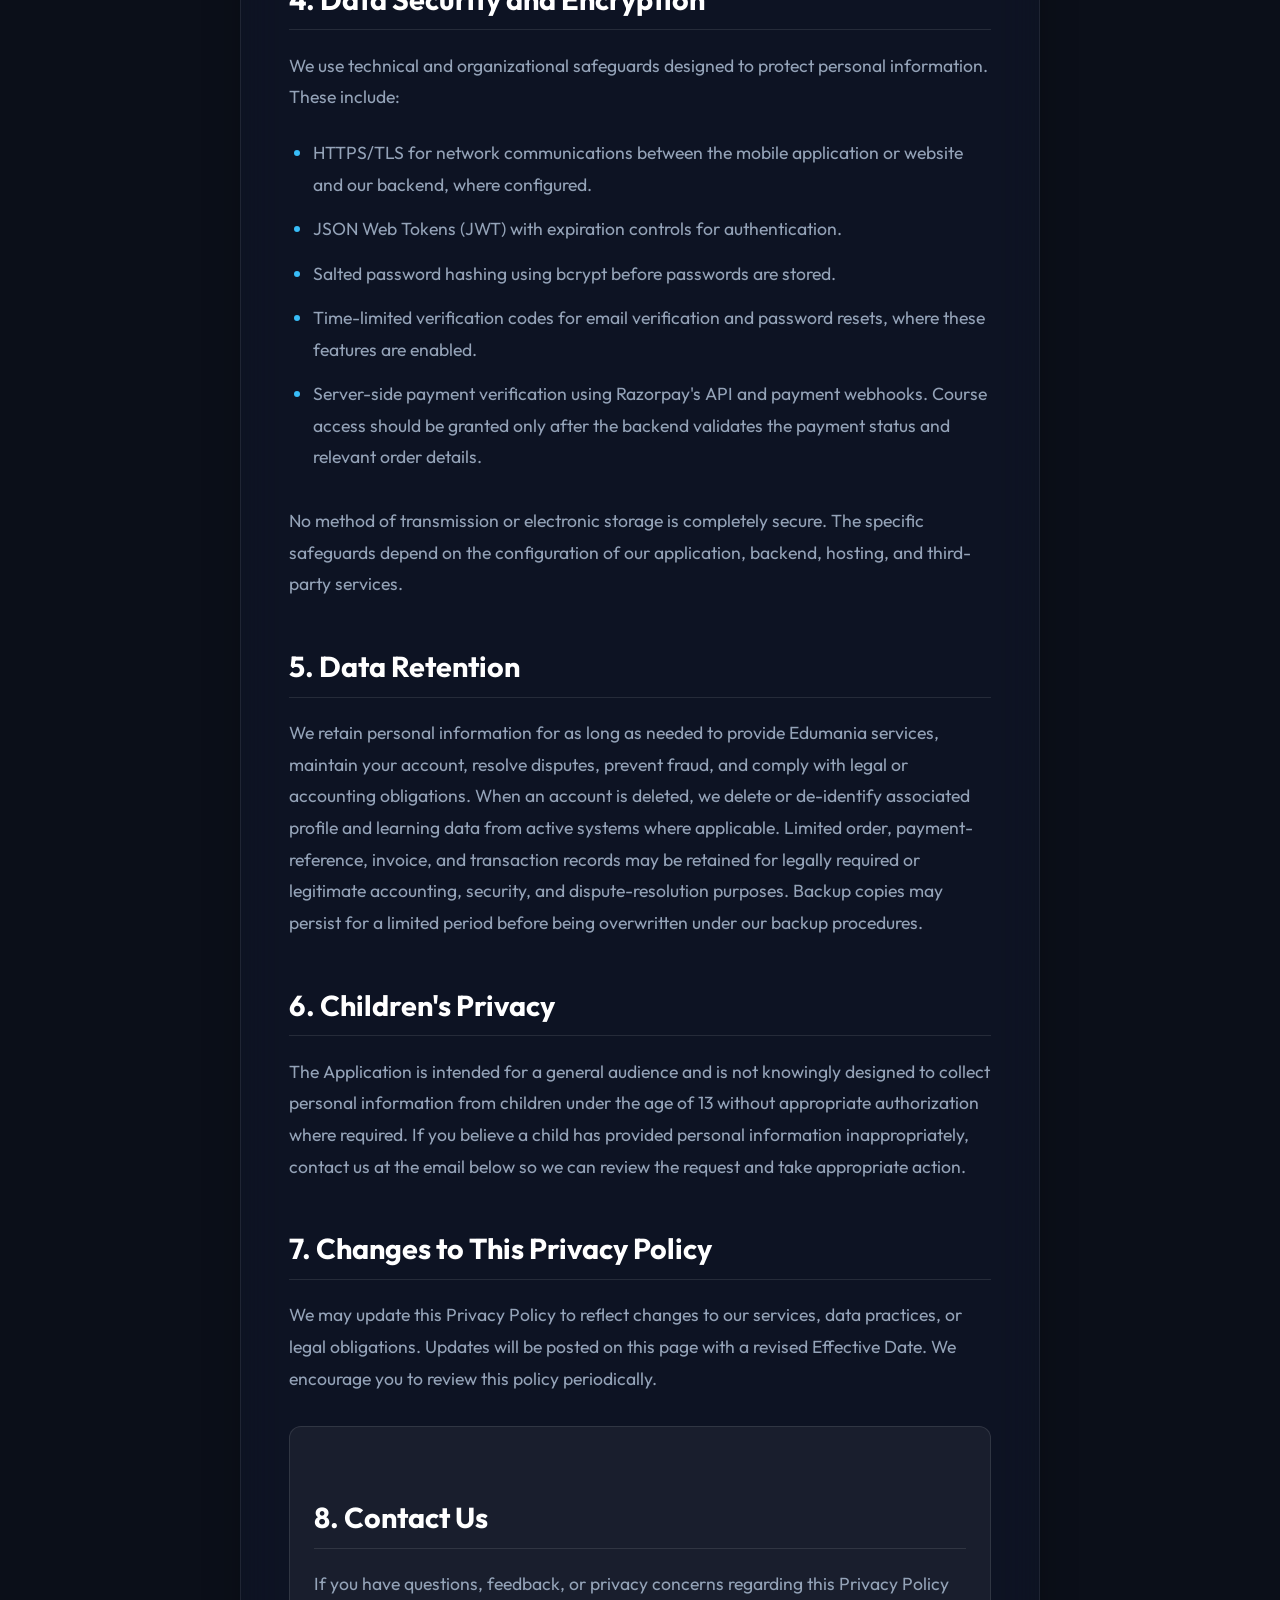
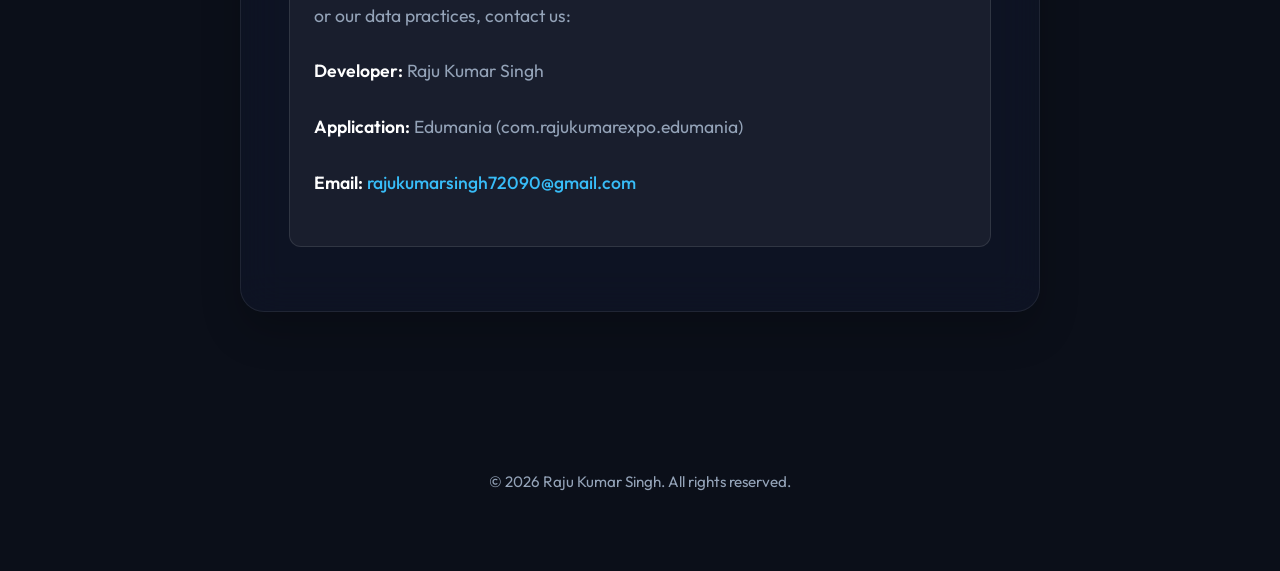
==== commit 4516e1f8: "privacy_policy_updated" ====
--- a/edumania/edumania_privacy_policy.html
+++ b/edumania/edumania_privacy_policy.html
@@ -154,7 +154,7 @@
         
         <article class="policy-container">
             <h1>Privacy Policy for Edumania</h1>
-            <p class="effective-date">Effective Date: September 21, 2026</p>
+            <p class="effective-date">Effective Date: October 1, 2026</p>
 
             <p>Welcome to <strong>Edumania</strong> ("the Application"). We are dedicated to protecting your privacy and handling your personal data transparently and securely. This Privacy Policy explains how information is collected, processed, and safeguarded when you use the Edumania mobile application and its associated website, developed by <strong>Raju Kumar Singh</strong> ("Service Provider", "we", "our", or "us").</p>
             
